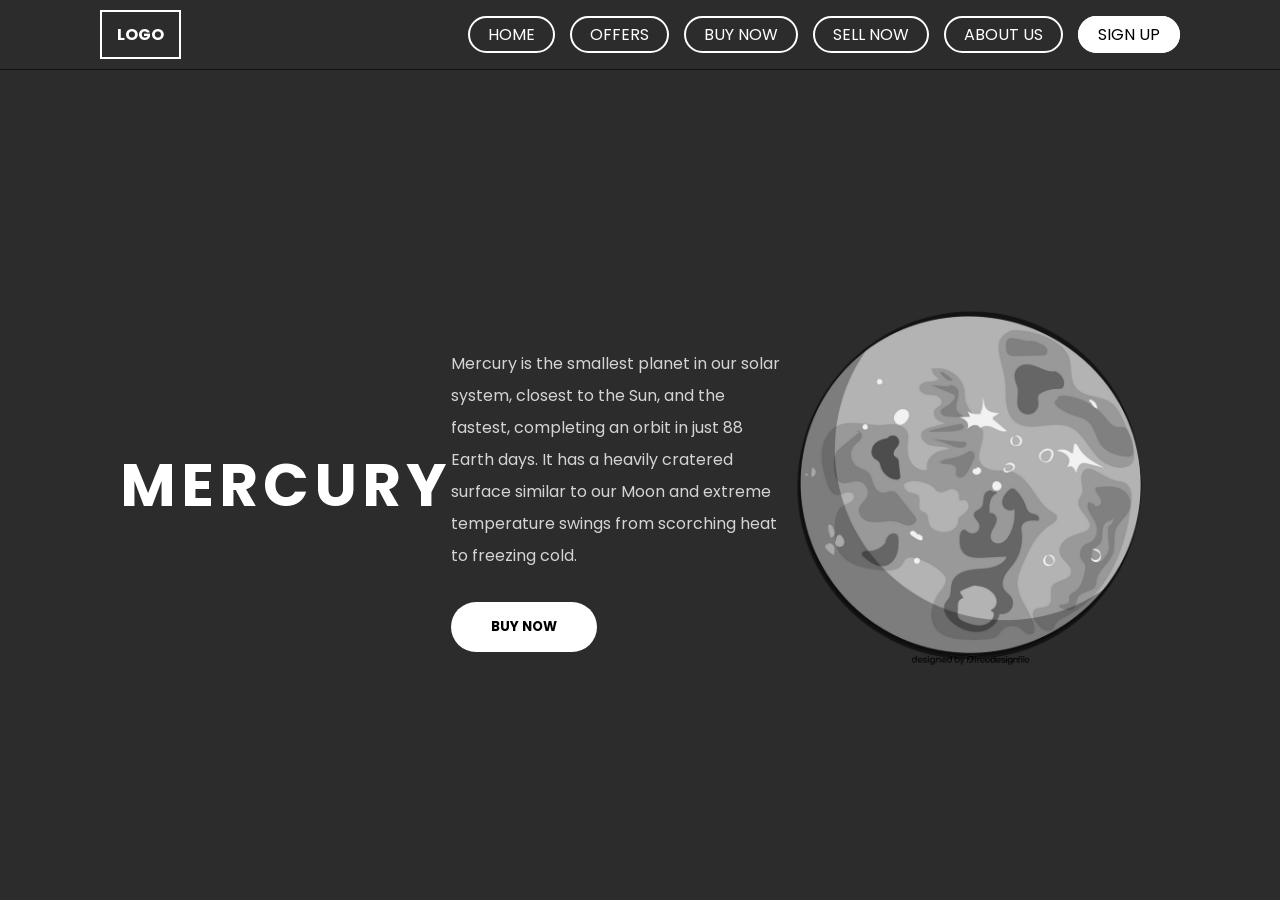
==== index.html @ 8a495afd "Add files via upload Creating a simple Planet Shop design using HTML and CSS" ====
<!DOCTYPE html>
<html lang="en">
<head>
<meta charset="UTF-8">
<meta name="viewport" content="width=device-width, initial-scale=1.0">
<title>Planet Shop</title>

<style>
@import url('https://fonts.googleapis.com/css2?family=Montserrat+Subrayada&family=Montserrat:ital,wght@0,800;0,900;1,700;1,800;1,900&family=Poppins:wght@300;400;600&display=swap');

*{
    margin:0;
    padding:0;
    box-sizing:border-box;
    color:white;
    font-family:'Poppins',sans-serif;
}

body{
    background:#2c2c2c;
}


header{
    height:70px;
    display:flex;
    justify-content:space-between;
    align-items:center;
    padding:0 100px;
    border-bottom:1px solid #111;
}

.logo{
    border:2px solid white;
    padding:10px 15px;
    font-weight:700;
}

ul{
    display:flex;
    list-style:none;
    gap:15px;
}

ul li a{
    text-decoration:none;
    border:2px solid white;
    padding:5px 18px;
    border-radius:30px;
    transition:0.3s;
}

ul li a:hover{
    background:white;
    color:black;
}

.signup{
    background:white;
    color:black;
}


main{
    height:calc(100vh - 70px);
    display:flex;
    align-items:center;
    justify-content:space-between;
    padding:0 120px;
}


.contentleft h2{
    font-size:60px;
    letter-spacing:5px;
}


.contentmid{
    max-width:600px;
}

.contentmid p{
    line-height:32px;
    opacity:0.8;
    margin:30px 0;
}

.btn{
    padding:15px 40px;
    background:white;
    color:black;
    border:none;
    border-radius:30px;
    font-weight:700;
    cursor:pointer;
    transition:0.3s;
}

.btn:hover{
    background:black;
    color:white;
    box-shadow:0 0 15px white;
}


.contentright{
    display:flex;
    justify-content:center;
    align-items:center;
}

.merc{
    width:380px;
    animation:float 4s ease-in-out infinite;
}


@keyframes float{
    0%{transform:translateY(0);}
    50%{transform:translateY(-20px);}
    100%{transform:translateY(0);}
}
</style>

</head>
<body>

<header>
    <div class="logo">LOGO</div>
    <nav>
        <ul>
            <li><a href="#">HOME</a></li>
            <li><a href="#">OFFERS</a></li>
            <li><a href="#">BUY NOW</a></li>
            <li><a href="#">SELL NOW</a></li>
            <li><a href="#">ABOUT US</a></li>
            <li><a href="#" class="signup">SIGN UP</a></li>
        </ul>
    </nav>
</header>

<main>
    <div class="contentleft">
        <h2>MERCURY</h2>
    </div>

    <div class="contentmid">
        <p>
            Mercury is the smallest planet in our solar system, closest to the Sun,
            and the fastest, completing an orbit in just 88 Earth days. It has a
            heavily cratered surface similar to our Moon and extreme temperature
            swings from scorching heat to freezing cold.
        </p>
        <button class="btn">BUY NOW</button>
    </div>

    <div class="contentright">
        <img src="mercury.png" class="merc">
    </div>
</main>

</body>
</html>
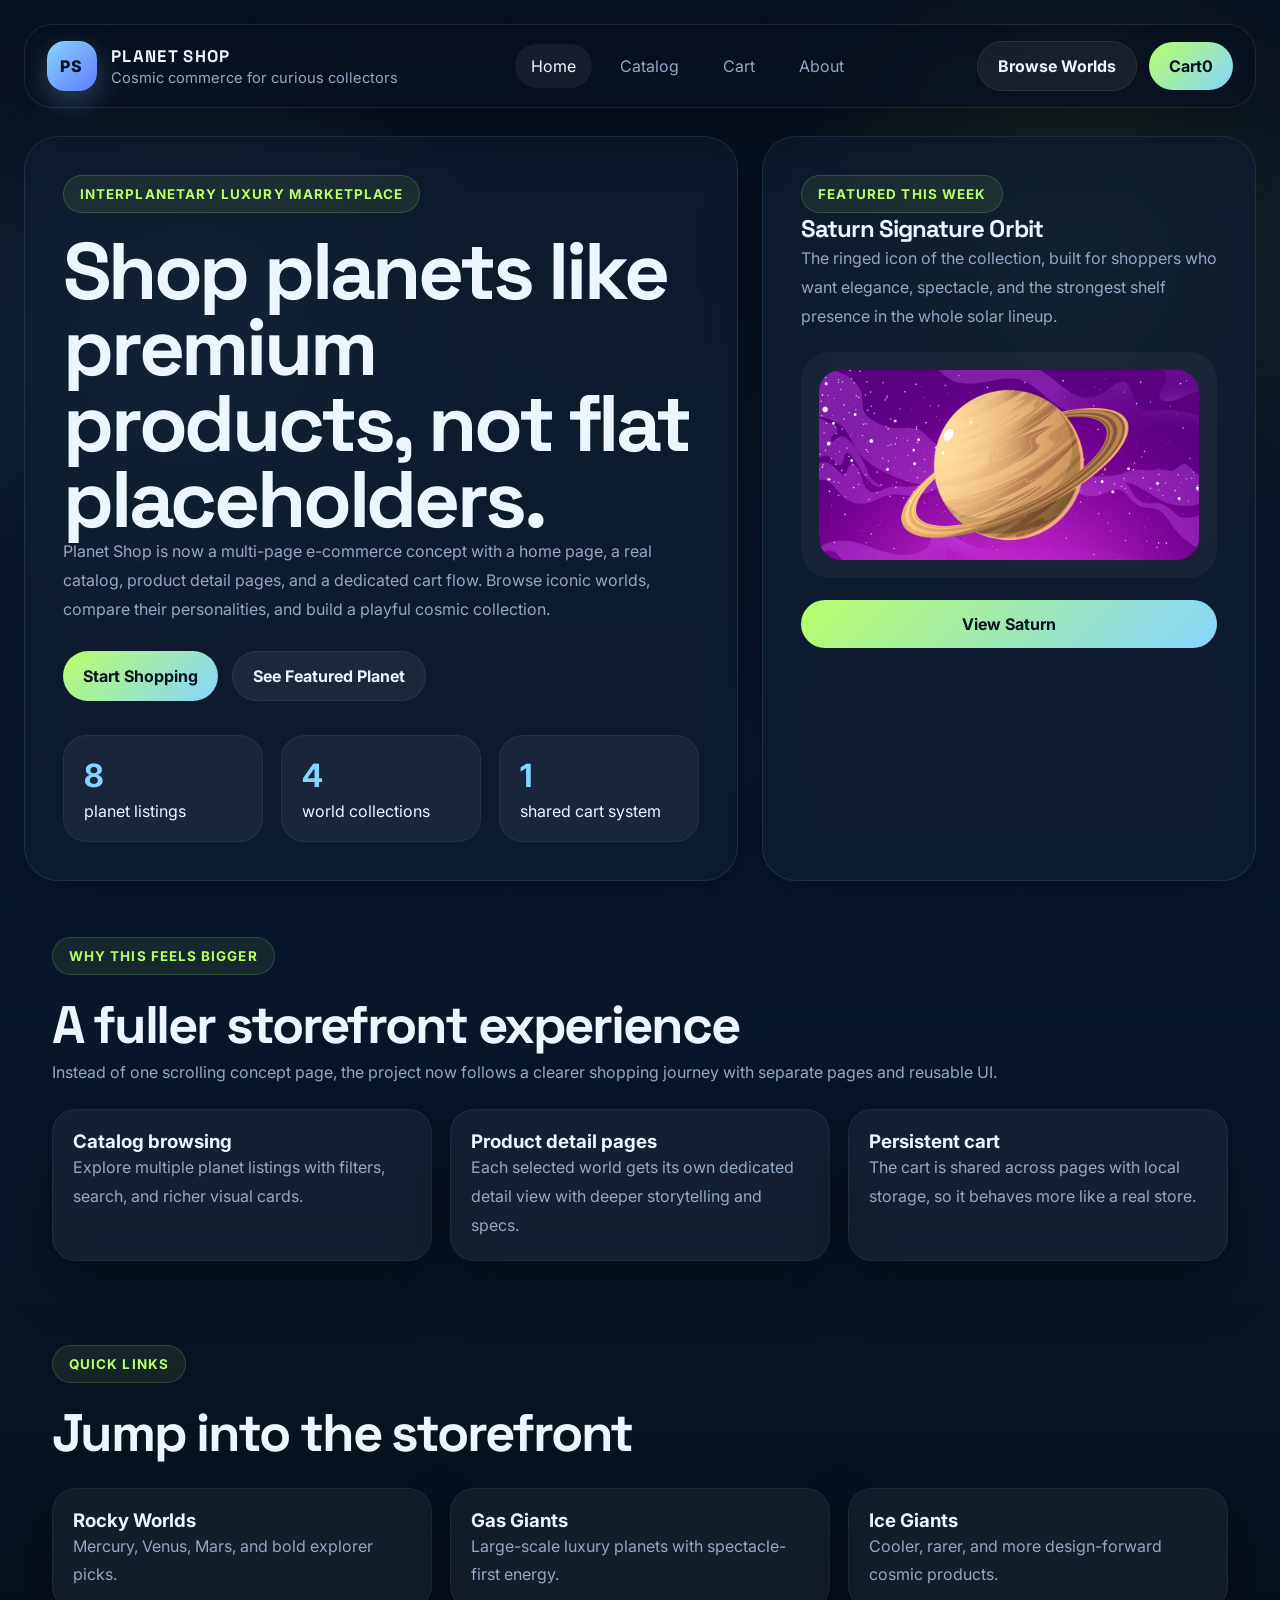
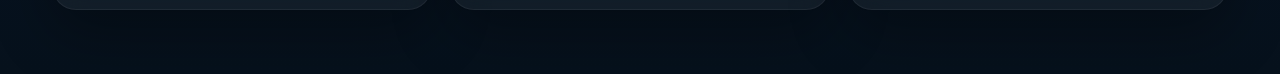
==== commit e2088a21: "Added Planet Shop project files" ====
--- a/index.html
+++ b/index.html
@@ -1,164 +1,123 @@
-<!DOCTYPE html>
-<html lang="en">
-<head>
-<meta charset="UTF-8">
-<meta name="viewport" content="width=device-width, initial-scale=1.0">
-<title>Planet Shop</title>
-
-<style>
-@import url('https://fonts.googleapis.com/css2?family=Montserrat+Subrayada&family=Montserrat:ital,wght@0,800;0,900;1,700;1,800;1,900&family=Poppins:wght@300;400;600&display=swap');
-
-*{
-    margin:0;
-    padding:0;
-    box-sizing:border-box;
-    color:white;
-    font-family:'Poppins',sans-serif;
-}
-
-body{
-    background:#2c2c2c;
-}
-
-
-header{
-    height:70px;
-    display:flex;
-    justify-content:space-between;
-    align-items:center;
-    padding:0 100px;
-    border-bottom:1px solid #111;
-}
-
-.logo{
-    border:2px solid white;
-    padding:10px 15px;
-    font-weight:700;
-}
-
-ul{
-    display:flex;
-    list-style:none;
-    gap:15px;
-}
-
-ul li a{
-    text-decoration:none;
-    border:2px solid white;
-    padding:5px 18px;
-    border-radius:30px;
-    transition:0.3s;
-}
-
-ul li a:hover{
-    background:white;
-    color:black;
-}
-
-.signup{
-    background:white;
-    color:black;
-}
-
-
-main{
-    height:calc(100vh - 70px);
-    display:flex;
-    align-items:center;
-    justify-content:space-between;
-    padding:0 120px;
-}
-
-
-.contentleft h2{
-    font-size:60px;
-    letter-spacing:5px;
-}
-
-
-.contentmid{
-    max-width:600px;
-}
-
-.contentmid p{
-    line-height:32px;
-    opacity:0.8;
-    margin:30px 0;
-}
-
-.btn{
-    padding:15px 40px;
-    background:white;
-    color:black;
-    border:none;
-    border-radius:30px;
-    font-weight:700;
-    cursor:pointer;
-    transition:0.3s;
-}
-
-.btn:hover{
-    background:black;
-    color:white;
-    box-shadow:0 0 15px white;
-}
-
-
-.contentright{
-    display:flex;
-    justify-content:center;
-    align-items:center;
-}
-
-.merc{
-    width:380px;
-    animation:float 4s ease-in-out infinite;
-}
-
-
-@keyframes float{
-    0%{transform:translateY(0);}
-    50%{transform:translateY(-20px);}
-    100%{transform:translateY(0);}
-}
-</style>
-
-</head>
-<body>
-
-<header>
-    <div class="logo">LOGO</div>
-    <nav>
-        <ul>
-            <li><a href="#">HOME</a></li>
-            <li><a href="#">OFFERS</a></li>
-            <li><a href="#">BUY NOW</a></li>
-            <li><a href="#">SELL NOW</a></li>
-            <li><a href="#">ABOUT US</a></li>
-            <li><a href="#" class="signup">SIGN UP</a></li>
-        </ul>
-    </nav>
-</header>
-
-<main>
-    <div class="contentleft">
-        <h2>MERCURY</h2>
-    </div>
-
-    <div class="contentmid">
-        <p>
-            Mercury is the smallest planet in our solar system, closest to the Sun,
-            and the fastest, completing an orbit in just 88 Earth days. It has a
-            heavily cratered surface similar to our Moon and extreme temperature
-            swings from scorching heat to freezing cold.
-        </p>
-        <button class="btn">BUY NOW</button>
-    </div>
-
-    <div class="contentright">
-        <img src="mercury.png" class="merc">
-    </div>
-</main>
-
-</body>
-</html>
+<!DOCTYPE html>
+<html lang="en">
+<head>
+  <meta charset="UTF-8">
+  <meta name="viewport" content="width=device-width, initial-scale=1.0">
+  <title>Planet Shop | Home</title>
+  <link rel="stylesheet" href="styles.css">
+</head>
+<body data-page="home">
+  <div class="site-shell">
+    <header class="topbar">
+      <a class="brand" href="index.html">
+        <span class="brand-mark">PS</span>
+        <span>
+          <strong>PLANET SHOP</strong>
+          <small>Cosmic commerce for curious collectors</small>
+        </span>
+      </a>
+
+      <nav class="main-nav">
+        <a href="index.html" class="active">Home</a>
+        <a href="catalog.html">Catalog</a>
+        <a href="cart.html">Cart</a>
+        <a href="about.html">About</a>
+      </nav>
+
+      <div class="topbar-actions">
+        <a class="nav-pill" href="catalog.html">Browse Worlds</a>
+        <a class="cart-link" href="cart.html">Cart <span id="navCartCount">0</span></a>
+      </div>
+    </header>
+
+    <main>
+      <section class="hero-grid">
+        <div class="glass-card hero-card tilt-card">
+          <span class="eyebrow">Interplanetary luxury marketplace</span>
+          <h1>Shop planets like premium products, not flat placeholders.</h1>
+          <p>
+            Planet Shop is now a multi-page e-commerce concept with a home page, a real catalog, product detail pages, and a dedicated cart flow. Browse iconic worlds, compare their personalities, and build a playful cosmic collection.
+          </p>
+          <div class="hero-actions">
+            <a class="primary-btn" href="catalog.html">Start Shopping</a>
+            <a class="secondary-btn" href="product.html?id=saturn">See Featured Planet</a>
+          </div>
+          <div class="stats-row">
+            <div class="stat-box">
+              <strong>8</strong>
+              <span>planet listings</span>
+            </div>
+            <div class="stat-box">
+              <strong>4</strong>
+              <span>world collections</span>
+            </div>
+            <div class="stat-box">
+              <strong>1</strong>
+              <span>shared cart system</span>
+            </div>
+          </div>
+        </div>
+
+        <aside class="glass-card feature-card tilt-card">
+          <span class="eyebrow">Featured this week</span>
+          <h2>Saturn Signature Orbit</h2>
+          <p>
+            The ringed icon of the collection, built for shoppers who want elegance, spectacle, and the strongest shelf presence in the whole solar lineup.
+          </p>
+          <div class="feature-image-wrap">
+            <img src="saturn.jpg" alt="Saturn illustration">
+          </div>
+          <a class="primary-btn full-width" href="product.html?id=saturn">View Saturn</a>
+        </aside>
+      </section>
+
+      <section class="section-block">
+        <div class="section-heading">
+          <span class="eyebrow">Why this feels bigger</span>
+          <h2>A fuller storefront experience</h2>
+          <p>Instead of one scrolling concept page, the project now follows a clearer shopping journey with separate pages and reusable UI.</p>
+        </div>
+
+        <div class="info-grid">
+          <article class="glass-card info-card tilt-card">
+            <h3>Catalog browsing</h3>
+            <p>Explore multiple planet listings with filters, search, and richer visual cards.</p>
+          </article>
+          <article class="glass-card info-card tilt-card">
+            <h3>Product detail pages</h3>
+            <p>Each selected world gets its own dedicated detail view with deeper storytelling and specs.</p>
+          </article>
+          <article class="glass-card info-card tilt-card">
+            <h3>Persistent cart</h3>
+            <p>The cart is shared across pages with local storage, so it behaves more like a real store.</p>
+          </article>
+        </div>
+      </section>
+
+      <section class="section-block">
+        <div class="section-heading">
+          <span class="eyebrow">Quick links</span>
+          <h2>Jump into the storefront</h2>
+        </div>
+
+        <div class="quick-links">
+          <a class="glass-card quick-card tilt-card" href="catalog.html?filter=rocky">
+            <h3>Rocky Worlds</h3>
+            <p>Mercury, Venus, Mars, and bold explorer picks.</p>
+          </a>
+          <a class="glass-card quick-card tilt-card" href="catalog.html?filter=gas%20giant">
+            <h3>Gas Giants</h3>
+            <p>Large-scale luxury planets with spectacle-first energy.</p>
+          </a>
+          <a class="glass-card quick-card tilt-card" href="catalog.html?filter=ice%20giant">
+            <h3>Ice Giants</h3>
+            <p>Cooler, rarer, and more design-forward cosmic products.</p>
+          </a>
+        </div>
+      </section>
+    </main>
+  </div>
+
+  <script src="app.js"></script>
+</body>
+</html>
--- a/styles.css
+++ b/styles.css
@@ -0,0 +1,650 @@
+@import url('https://fonts.googleapis.com/css2?family=Space+Grotesk:wght@400;500;700&family=Inter:wght@400;500;600;700;800&display=swap');
+
+:root {
+  --bg: #08111f;
+  --bg-soft: #101d32;
+  --panel: rgba(15, 29, 48, 0.8);
+  --line: rgba(173, 213, 255, 0.12);
+  --text: #edf5ff;
+  --muted: #93a8c2;
+  --glow: #86d4ff;
+  --accent: #b8ff69;
+  --shadow: 0 22px 60px rgba(0, 0, 0, 0.32);
+}
+
+* {
+  box-sizing: border-box;
+  margin: 0;
+  padding: 0;
+}
+
+body {
+  min-height: 100vh;
+  color: var(--text);
+  font-family: 'Inter', sans-serif;
+  background:
+    radial-gradient(circle at 15% 20%, rgba(134, 212, 255, 0.16), transparent 18%),
+    radial-gradient(circle at 84% 16%, rgba(184, 255, 105, 0.13), transparent 18%),
+    linear-gradient(180deg, #08111f, #0a1830 45%, #06111c);
+  overflow-x: hidden;
+}
+
+body::before {
+  content: "";
+  position: fixed;
+  inset: 0;
+  background-image:
+    radial-gradient(circle, rgba(255,255,255,0.18) 1px, transparent 1px),
+    radial-gradient(circle, rgba(255,255,255,0.1) 1px, transparent 1px);
+  background-size: 140px 140px, 90px 90px;
+  background-position: 0 0, 45px 55px;
+  opacity: 0.22;
+  pointer-events: none;
+}
+
+a {
+  color: inherit;
+  text-decoration: none;
+}
+
+button,
+input {
+  font: inherit;
+}
+
+button {
+  border: 0;
+  cursor: pointer;
+}
+
+.site-shell {
+  width: min(1380px, calc(100% - 48px));
+  margin: 24px auto 36px;
+  position: relative;
+  z-index: 1;
+}
+
+.topbar {
+  position: sticky;
+  top: 18px;
+  z-index: 20;
+  display: flex;
+  align-items: center;
+  justify-content: space-between;
+  gap: 24px;
+  padding: 16px 22px;
+  border-radius: 28px;
+  background: rgba(8, 17, 31, 0.76);
+  backdrop-filter: blur(16px);
+  border: 1px solid var(--line);
+  box-shadow: var(--shadow);
+}
+
+.brand {
+  display: flex;
+  align-items: center;
+  gap: 14px;
+}
+
+.brand-mark {
+  width: 50px;
+  height: 50px;
+  display: grid;
+  place-items: center;
+  border-radius: 18px;
+  background: linear-gradient(135deg, var(--glow), #607bff);
+  color: #08111f;
+  font-weight: 800;
+  letter-spacing: 0.08em;
+  box-shadow: 0 10px 30px rgba(134, 212, 255, 0.28);
+}
+
+.brand strong {
+  display: block;
+  font-family: 'Space Grotesk', sans-serif;
+  font-size: 1.05rem;
+  letter-spacing: 0.08em;
+}
+
+.brand small {
+  color: var(--muted);
+  font-size: 0.92rem;
+}
+
+.main-nav {
+  display: flex;
+  gap: 12px;
+  flex-wrap: wrap;
+  justify-content: center;
+}
+
+.main-nav a {
+  padding: 12px 16px;
+  border-radius: 999px;
+  color: var(--muted);
+  transition: background 0.2s ease, color 0.2s ease;
+}
+
+.main-nav a.active,
+.main-nav a:hover {
+  background: rgba(255,255,255,0.06);
+  color: var(--text);
+}
+
+.topbar-actions {
+  display: flex;
+  align-items: center;
+  gap: 12px;
+}
+
+.nav-pill,
+.cart-link,
+.primary-btn,
+.secondary-btn,
+.ghost-btn {
+  display: inline-flex;
+  align-items: center;
+  justify-content: center;
+  padding: 14px 20px;
+  border-radius: 999px;
+  font-weight: 700;
+}
+
+.nav-pill,
+.secondary-btn,
+.ghost-btn {
+  background: rgba(255,255,255,0.06);
+  border: 1px solid rgba(255,255,255,0.08);
+  color: var(--text);
+}
+
+.cart-link,
+.primary-btn {
+  background: linear-gradient(135deg, var(--accent), #86d4ff);
+  color: #08111f;
+}
+
+.search-box {
+  display: flex;
+  align-items: center;
+  gap: 10px;
+  min-width: 280px;
+  padding: 12px 16px;
+  border-radius: 999px;
+  background: rgba(255,255,255,0.05);
+  border: 1px solid rgba(255,255,255,0.06);
+}
+
+.search-box input {
+  width: 100%;
+  background: transparent;
+  border: 0;
+  outline: none;
+  color: var(--text);
+}
+
+.search-box span {
+  color: var(--muted);
+}
+
+.glass-card {
+  border-radius: 34px;
+  background: var(--panel);
+  backdrop-filter: blur(18px);
+  border: 1px solid var(--line);
+  box-shadow: var(--shadow);
+}
+
+.tilt-card {
+  transform-style: preserve-3d;
+  transition: transform 0.18s ease;
+}
+
+.eyebrow {
+  display: inline-flex;
+  padding: 10px 16px;
+  border-radius: 999px;
+  color: var(--accent);
+  background: rgba(184, 255, 105, 0.08);
+  border: 1px solid rgba(184, 255, 105, 0.18);
+  font-size: 0.84rem;
+  text-transform: uppercase;
+  letter-spacing: 0.08em;
+  font-weight: 700;
+}
+
+.hero-grid {
+  display: grid;
+  grid-template-columns: 1.3fr 0.9fr;
+  gap: 24px;
+  margin-top: 28px;
+}
+
+.hero-card,
+.feature-card {
+  padding: 38px;
+}
+
+.hero-card h1,
+.page-title,
+.section-heading h2,
+.feature-card h2,
+.product-copy h1 {
+  font-family: 'Space Grotesk', sans-serif;
+  letter-spacing: -0.04em;
+}
+
+.hero-card h1 {
+  margin-top: 20px;
+  font-size: clamp(3rem, 7vw, 5rem);
+  line-height: 0.95;
+}
+
+.hero-card p,
+.feature-card p,
+.section-heading p,
+.info-card p,
+.quick-card p,
+.product-copy p,
+.muted-copy {
+  color: var(--muted);
+  line-height: 1.8;
+}
+
+.hero-actions,
+.product-actions {
+  display: flex;
+  gap: 14px;
+  flex-wrap: wrap;
+  margin-top: 28px;
+}
+
+.stats-row,
+.info-grid,
+.quick-links,
+.meta-grid {
+  display: grid;
+  gap: 18px;
+}
+
+.stats-row {
+  grid-template-columns: repeat(3, minmax(0, 1fr));
+  margin-top: 34px;
+}
+
+.stat-box,
+.info-card,
+.quick-card,
+.meta-box {
+  padding: 20px;
+  border-radius: 24px;
+  background: rgba(255,255,255,0.05);
+  border: 1px solid rgba(255,255,255,0.06);
+}
+
+.stat-box strong {
+  display: block;
+  font-size: 2rem;
+  color: var(--glow);
+  margin-bottom: 6px;
+}
+
+.stat-box span,
+.info-card h3,
+.quick-card h3,
+.meta-box strong {
+  color: var(--text);
+}
+
+.feature-image-wrap {
+  margin: 22px 0;
+  padding: 18px;
+  border-radius: 28px;
+  background: rgba(255,255,255,0.04);
+}
+
+.feature-image-wrap img {
+  width: 100%;
+  display: block;
+  object-fit: cover;
+  border-radius: 22px;
+}
+
+.full-width {
+  width: 100%;
+}
+
+.section-block {
+  margin-top: 28px;
+  padding: 28px;
+}
+
+.compact-top {
+  margin-top: 28px;
+}
+
+.section-heading {
+  margin-bottom: 22px;
+}
+
+.section-heading h2,
+.page-title {
+  margin-top: 16px;
+  font-size: clamp(2rem, 5vw, 3.3rem);
+}
+
+.info-grid,
+.quick-links {
+  grid-template-columns: repeat(3, minmax(0, 1fr));
+}
+
+.filters {
+  display: flex;
+  flex-wrap: wrap;
+  gap: 12px;
+  margin-bottom: 20px;
+}
+
+.filter-btn {
+  padding: 11px 16px;
+  border-radius: 999px;
+  background: rgba(255,255,255,0.05);
+  color: var(--muted);
+  border: 1px solid rgba(255,255,255,0.06);
+}
+
+.filter-btn.active,
+.filter-btn:hover {
+  background: linear-gradient(135deg, var(--accent), #86d4ff);
+  color: #08111f;
+}
+
+.catalog-grid {
+  display: grid;
+  grid-template-columns: repeat(4, minmax(0, 1fr));
+  gap: 18px;
+}
+
+.compact-grid {
+  grid-template-columns: repeat(3, minmax(0, 1fr));
+}
+
+.planet-card {
+  display: flex;
+  flex-direction: column;
+  padding: 22px;
+  border-radius: 28px;
+  background: rgba(255,255,255,0.04);
+  border: 1px solid rgba(255,255,255,0.06);
+  transition: transform 0.18s ease, border-color 0.24s ease, box-shadow 0.24s ease;
+}
+
+.planet-card:hover {
+  border-color: rgba(134, 212, 255, 0.22);
+  box-shadow: 0 18px 36px rgba(0,0,0,0.18);
+}
+
+.planet-badge {
+  align-self: flex-start;
+  padding: 8px 12px;
+  border-radius: 999px;
+  background: rgba(255,255,255,0.06);
+  color: var(--glow);
+  font-size: 0.8rem;
+  letter-spacing: 0.06em;
+  text-transform: uppercase;
+  font-weight: 700;
+}
+
+.planet-visual {
+  width: 160px;
+  height: 160px;
+  margin: 18px auto 14px;
+  border-radius: 50%;
+  box-shadow: inset -12px -16px 22px rgba(0,0,0,0.3), 0 0 45px rgba(134, 212, 255, 0.1);
+  overflow: hidden;
+}
+
+.planet-visual img,
+.product-image-frame img,
+.cart-orb img {
+  width: 100%;
+  height: 100%;
+  object-fit: cover;
+  display: block;
+}
+
+.planet-name {
+  font-family: 'Space Grotesk', sans-serif;
+  font-size: 1.6rem;
+}
+
+.planet-type,
+.planet-copy,
+.price-wrap span {
+  color: var(--muted);
+}
+
+.planet-copy {
+  margin-top: 12px;
+  line-height: 1.7;
+  min-height: 92px;
+}
+
+.planet-meta {
+  display: flex;
+  flex-wrap: wrap;
+  gap: 10px;
+  margin-top: 14px;
+}
+
+.meta-pill {
+  padding: 8px 10px;
+  border-radius: 999px;
+  background: rgba(255,255,255,0.05);
+}
+
+.planet-footer {
+  display: flex;
+  align-items: center;
+  justify-content: space-between;
+  gap: 12px;
+  margin-top: auto;
+  padding-top: 18px;
+}
+
+.price-wrap strong {
+  display: block;
+  color: var(--accent);
+  font-size: 1.35rem;
+}
+
+.card-actions {
+  display: flex;
+  gap: 10px;
+}
+
+.card-btn {
+  padding: 11px 14px;
+  border-radius: 999px;
+  background: rgba(255,255,255,0.06);
+  color: var(--text);
+  font-weight: 700;
+}
+
+.card-btn.buy {
+  background: linear-gradient(135deg, var(--accent), #86d4ff);
+  color: #08111f;
+}
+
+.product-layout,
+.cart-layout {
+  display: grid;
+  gap: 24px;
+  margin-top: 28px;
+}
+
+.product-layout {
+  grid-template-columns: 0.9fr 1.1fr;
+}
+
+.cart-layout {
+  grid-template-columns: 1.2fr 0.8fr;
+}
+
+.product-visual,
+.product-copy,
+.cart-main,
+.cart-summary-panel {
+  padding: 28px;
+}
+
+.product-image-frame {
+  width: min(100%, 420px);
+  aspect-ratio: 1;
+  margin: 0 auto;
+  border-radius: 50%;
+  overflow: hidden;
+  box-shadow: inset -20px -24px 34px rgba(0,0,0,0.3), 0 0 55px rgba(134, 212, 255, 0.12);
+}
+
+.meta-grid {
+  grid-template-columns: repeat(3, minmax(0, 1fr));
+  margin-top: 22px;
+}
+
+.meta-box strong {
+  display: block;
+  color: var(--glow);
+  margin-bottom: 8px;
+  font-size: 0.85rem;
+  text-transform: uppercase;
+}
+
+.meta-box span {
+  color: var(--text);
+}
+
+.cart-list-page,
+.cart-list-mini {
+  display: grid;
+  gap: 12px;
+}
+
+.cart-item {
+  display: grid;
+  grid-template-columns: 64px 1fr auto;
+  align-items: center;
+  gap: 14px;
+  padding: 16px;
+  border-radius: 18px;
+  background: rgba(255,255,255,0.05);
+}
+
+.cart-orb {
+  width: 64px;
+  height: 64px;
+  border-radius: 50%;
+  overflow: hidden;
+}
+
+.summary-stack {
+  margin-top: 22px;
+}
+
+.summary-line {
+  display: flex;
+  justify-content: space-between;
+  margin-bottom: 12px;
+  color: var(--muted);
+}
+
+.summary-line.total {
+  font-size: 1.08rem;
+  font-weight: 800;
+  color: var(--text);
+  margin-top: 16px;
+}
+
+.inline-head {
+  display: flex;
+  justify-content: space-between;
+  align-items: center;
+  gap: 12px;
+}
+
+.empty-state {
+  padding: 20px;
+  border-radius: 22px;
+  background: rgba(255,255,255,0.05);
+  color: var(--muted);
+  line-height: 1.8;
+}
+
+.planet-gradient-uranus {
+  width: 100%;
+  height: 100%;
+  border-radius: 50%;
+  background: linear-gradient(145deg, #b8f6ff, #6ad5eb 45%, #2f6b88);
+}
+
+@media (max-width: 1200px) {
+  .catalog-grid {
+    grid-template-columns: repeat(3, minmax(0, 1fr));
+  }
+}
+
+@media (max-width: 980px) {
+  .hero-grid,
+  .product-layout,
+  .cart-layout {
+    grid-template-columns: 1fr;
+  }
+
+  .info-grid,
+  .quick-links,
+  .compact-grid,
+  .meta-grid {
+    grid-template-columns: 1fr;
+  }
+
+  .catalog-grid {
+    grid-template-columns: repeat(2, minmax(0, 1fr));
+  }
+
+  .stats-row {
+    grid-template-columns: 1fr;
+  }
+}
+
+@media (max-width: 760px) {
+  .site-shell {
+    width: min(100% - 24px, 1380px);
+  }
+
+  .topbar {
+    flex-direction: column;
+    align-items: stretch;
+  }
+
+  .main-nav,
+  .topbar-actions {
+    justify-content: center;
+    flex-wrap: wrap;
+  }
+
+  .search-box {
+    min-width: 0;
+    width: 100%;
+  }
+
+  .catalog-grid {
+    grid-template-columns: 1fr;
+  }
+
+  .planet-footer,
+  .inline-head {
+    flex-direction: column;
+    align-items: flex-start;
+  }
+}
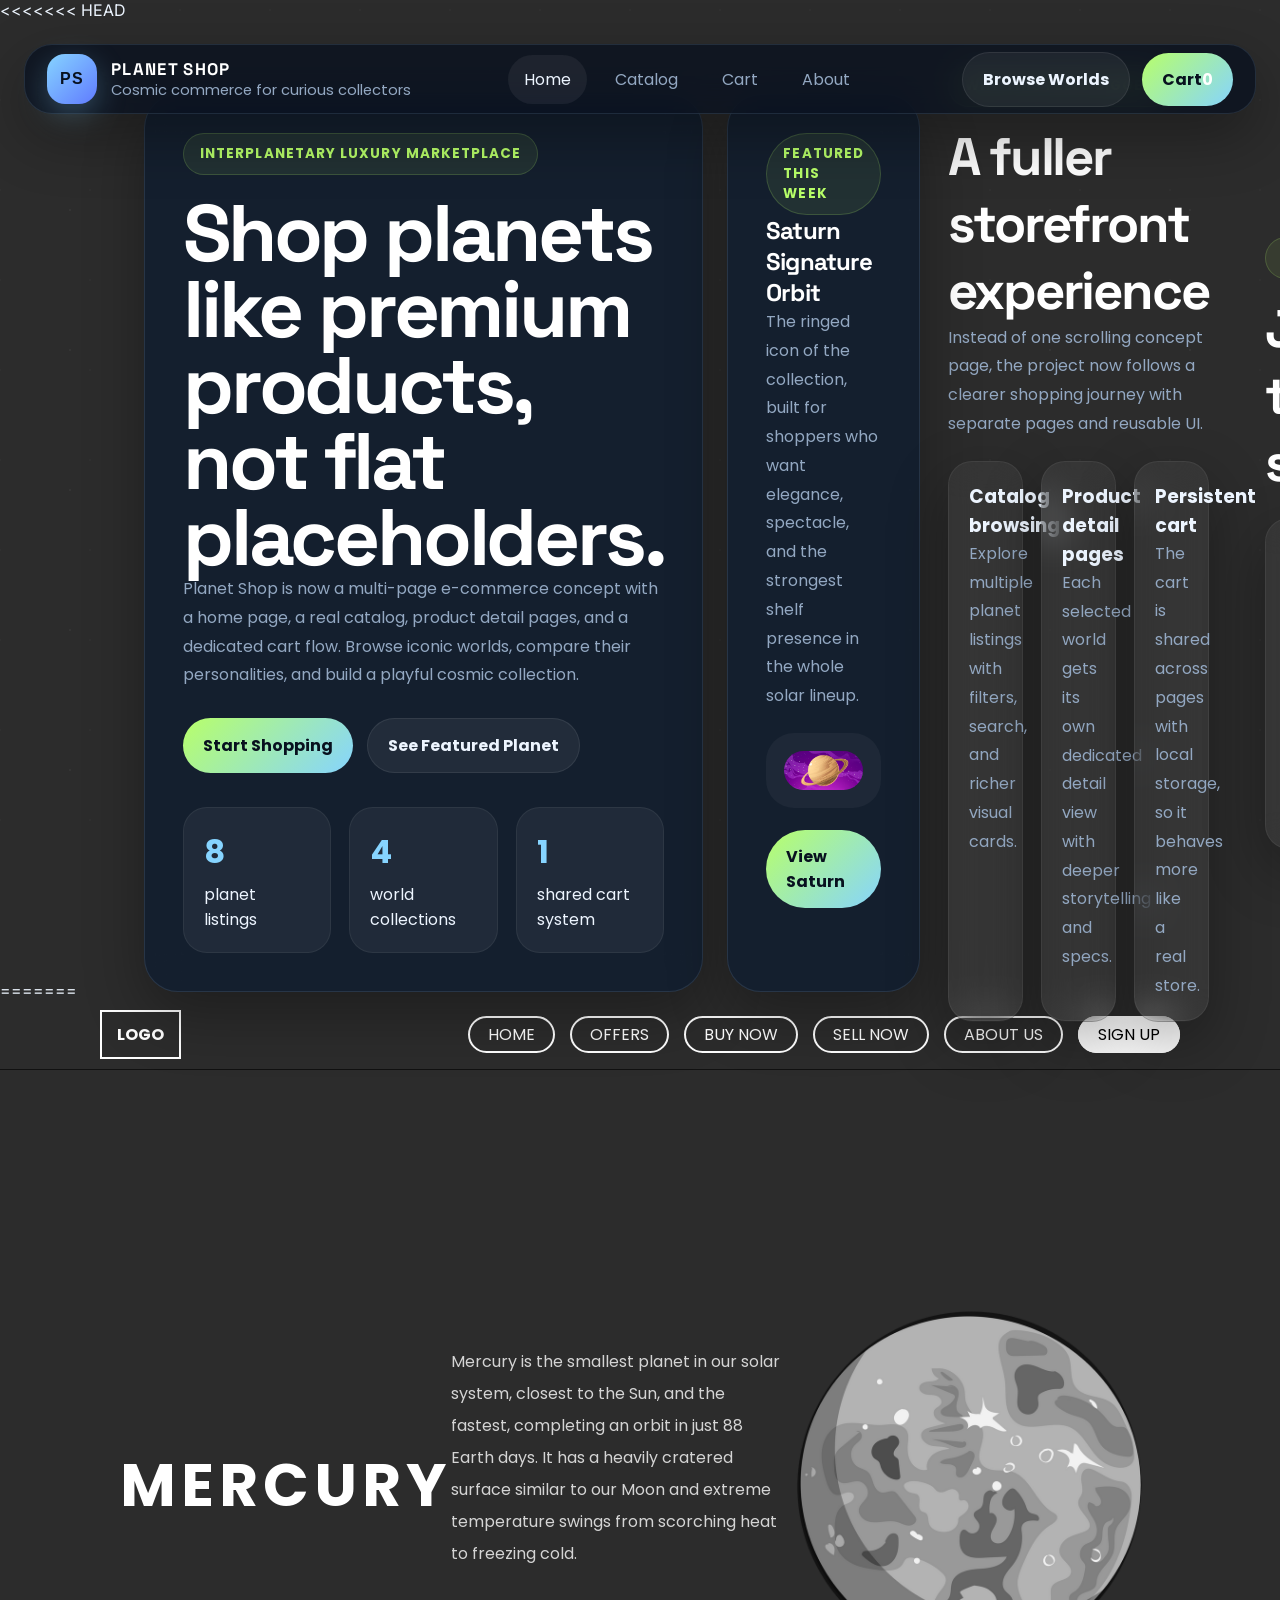
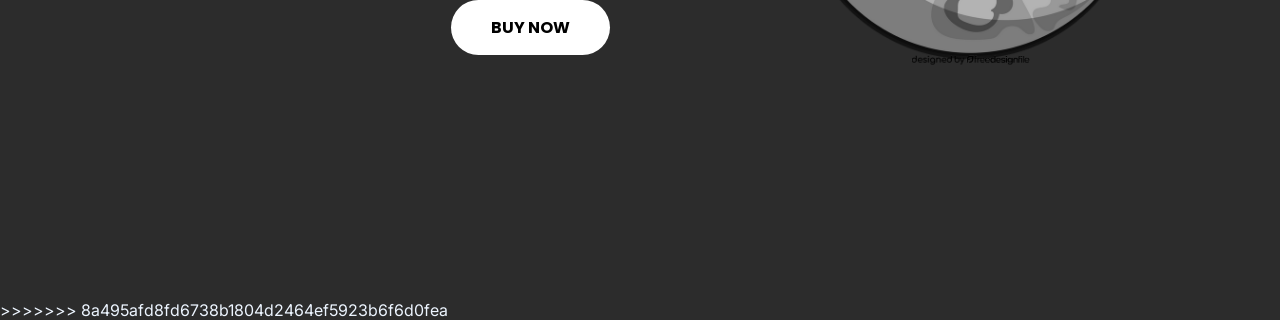
==== commit c341dc9a: "Resolved merge conflict in index.html" ====
--- a/index.html
+++ b/index.html
@@ -1,3 +1,4 @@
+<<<<<<< HEAD
 <!DOCTYPE html>
 <html lang="en">
 <head>
@@ -121,3 +122,169 @@
   <script src="app.js"></script>
 </body>
 </html>
+=======
+<!DOCTYPE html>
+<html lang="en">
+<head>
+<meta charset="UTF-8">
+<meta name="viewport" content="width=device-width, initial-scale=1.0">
+<title>Planet Shop</title>
+
+<style>
+@import url('https://fonts.googleapis.com/css2?family=Montserrat+Subrayada&family=Montserrat:ital,wght@0,800;0,900;1,700;1,800;1,900&family=Poppins:wght@300;400;600&display=swap');
+
+*{
+    margin:0;
+    padding:0;
+    box-sizing:border-box;
+    color:white;
+    font-family:'Poppins',sans-serif;
+}
+
+body{
+    background:#2c2c2c;
+}
+
+
+header{
+    height:70px;
+    display:flex;
+    justify-content:space-between;
+    align-items:center;
+    padding:0 100px;
+    border-bottom:1px solid #111;
+}
+
+.logo{
+    border:2px solid white;
+    padding:10px 15px;
+    font-weight:700;
+}
+
+ul{
+    display:flex;
+    list-style:none;
+    gap:15px;
+}
+
+ul li a{
+    text-decoration:none;
+    border:2px solid white;
+    padding:5px 18px;
+    border-radius:30px;
+    transition:0.3s;
+}
+
+ul li a:hover{
+    background:white;
+    color:black;
+}
+
+.signup{
+    background:white;
+    color:black;
+}
+
+
+main{
+    height:calc(100vh - 70px);
+    display:flex;
+    align-items:center;
+    justify-content:space-between;
+    padding:0 120px;
+}
+
+
+.contentleft h2{
+    font-size:60px;
+    letter-spacing:5px;
+}
+
+
+.contentmid{
+    max-width:600px;
+}
+
+.contentmid p{
+    line-height:32px;
+    opacity:0.8;
+    margin:30px 0;
+}
+
+.btn{
+    padding:15px 40px;
+    background:white;
+    color:black;
+    border:none;
+    border-radius:30px;
+    font-weight:700;
+    cursor:pointer;
+    transition:0.3s;
+}
+
+.btn:hover{
+    background:black;
+    color:white;
+    box-shadow:0 0 15px white;
+}
+
+
+.contentright{
+    display:flex;
+    justify-content:center;
+    align-items:center;
+}
+
+.merc{
+    width:380px;
+    animation:float 4s ease-in-out infinite;
+}
+
+
+@keyframes float{
+    0%{transform:translateY(0);}
+    50%{transform:translateY(-20px);}
+    100%{transform:translateY(0);}
+}
+</style>
+
+</head>
+<body>
+
+<header>
+    <div class="logo">LOGO</div>
+    <nav>
+        <ul>
+            <li><a href="#">HOME</a></li>
+            <li><a href="#">OFFERS</a></li>
+            <li><a href="#">BUY NOW</a></li>
+            <li><a href="#">SELL NOW</a></li>
+            <li><a href="#">ABOUT US</a></li>
+            <li><a href="#" class="signup">SIGN UP</a></li>
+        </ul>
+    </nav>
+</header>
+
+<main>
+    <div class="contentleft">
+        <h2>MERCURY</h2>
+    </div>
+
+    <div class="contentmid">
+        <p>
+            Mercury is the smallest planet in our solar system, closest to the Sun,
+            and the fastest, completing an orbit in just 88 Earth days. It has a
+            heavily cratered surface similar to our Moon and extreme temperature
+            swings from scorching heat to freezing cold.
+        </p>
+        <button class="btn">BUY NOW</button>
+    </div>
+
+    <div class="contentright">
+        <img src="mercury.png" class="merc">
+    </div>
+</main>
+
+</body>
+</html>
+>>>>>>> 8a495afd8fd6738b1804d2464ef5923b6f6d0fea
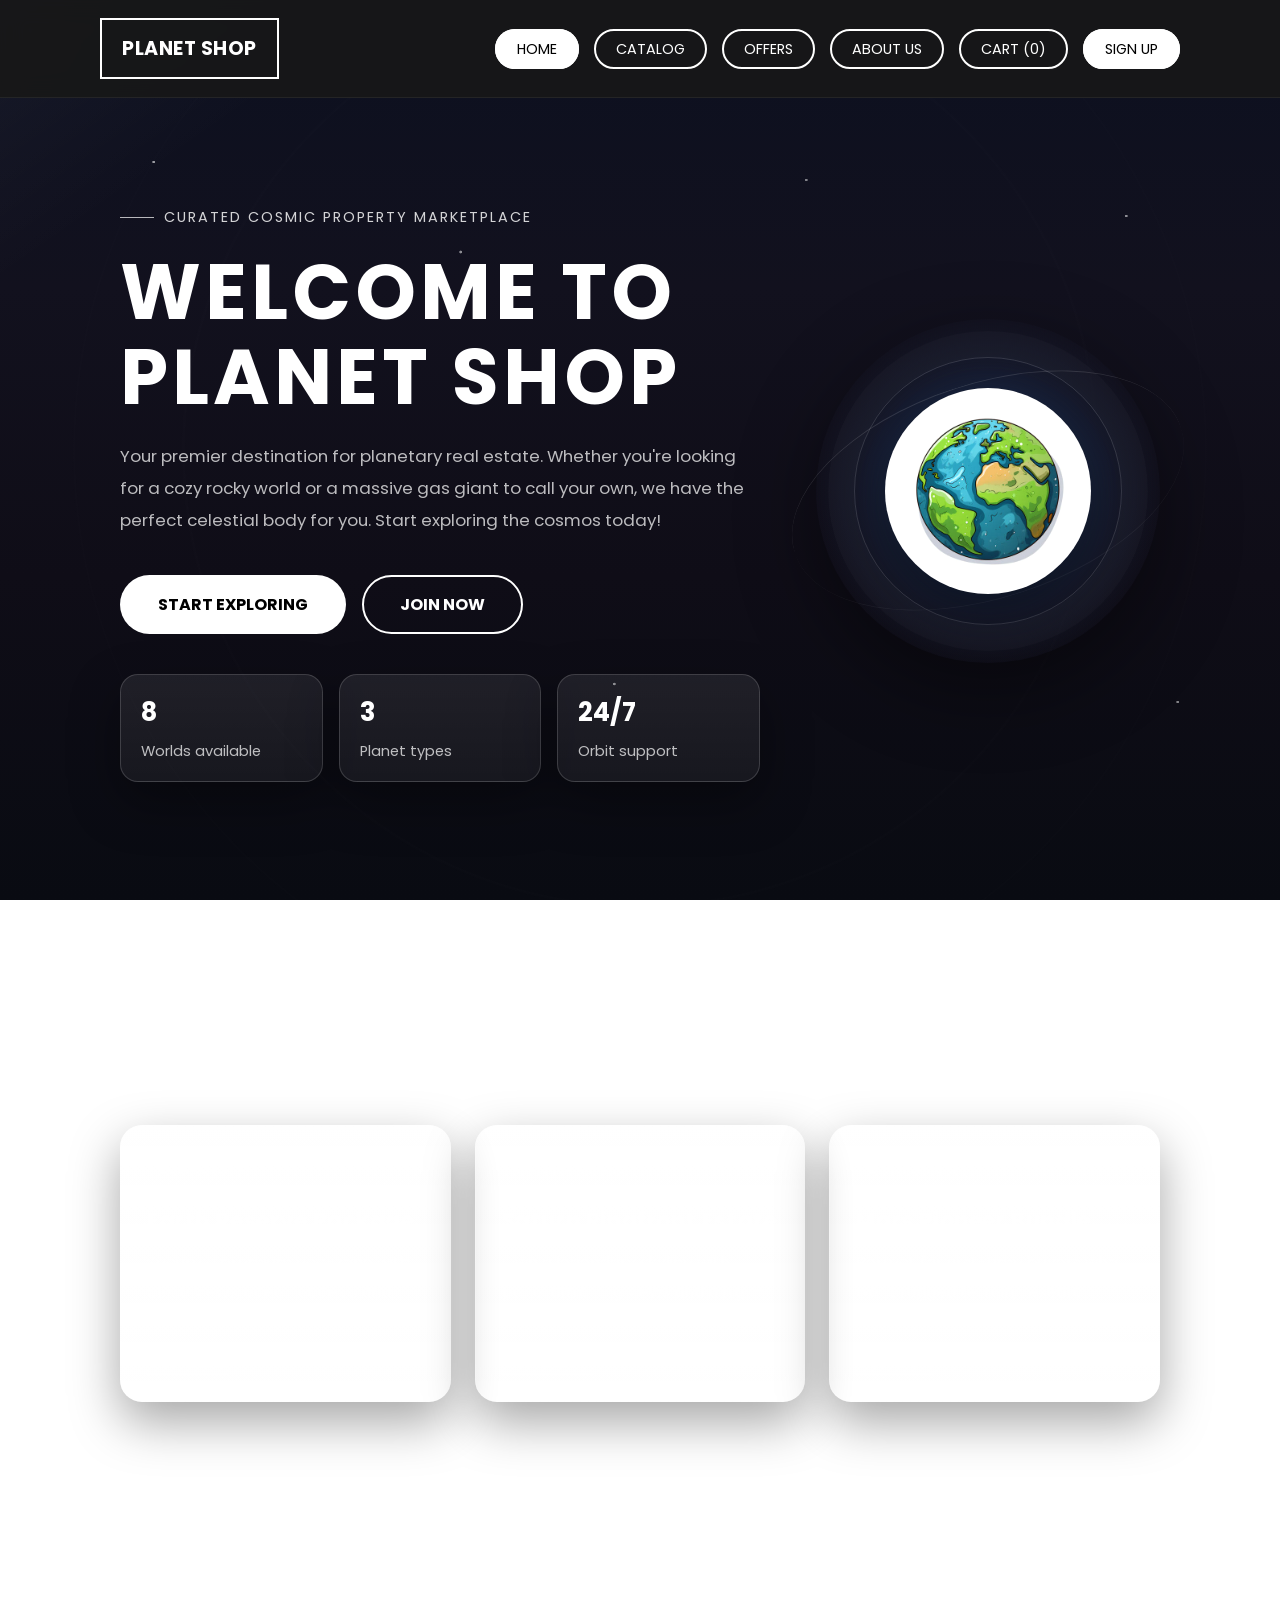
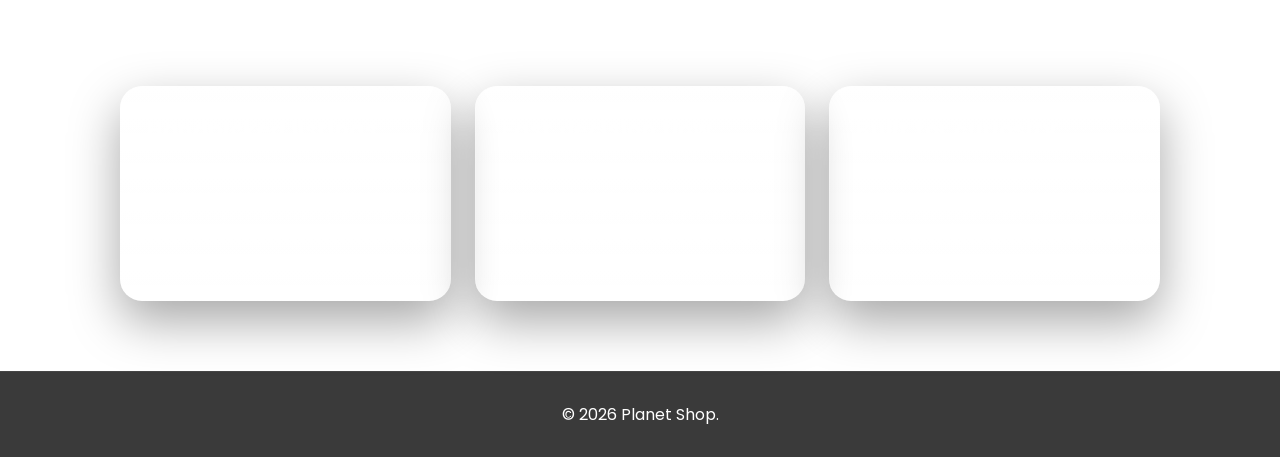
==== commit b57c5b05: "Refresh deployed assets and add email-based checkout confirmation" ====
--- a/index.html
+++ b/index.html
@@ -1,290 +1,126 @@
-<<<<<<< HEAD
-<!DOCTYPE html>
-<html lang="en">
-<head>
-  <meta charset="UTF-8">
-  <meta name="viewport" content="width=device-width, initial-scale=1.0">
-  <title>Planet Shop | Home</title>
-  <link rel="stylesheet" href="styles.css">
-</head>
-<body data-page="home">
-  <div class="site-shell">
-    <header class="topbar">
-      <a class="brand" href="index.html">
-        <span class="brand-mark">PS</span>
-        <span>
-          <strong>PLANET SHOP</strong>
-          <small>Cosmic commerce for curious collectors</small>
-        </span>
-      </a>
-
-      <nav class="main-nav">
-        <a href="index.html" class="active">Home</a>
-        <a href="catalog.html">Catalog</a>
-        <a href="cart.html">Cart</a>
-        <a href="about.html">About</a>
-      </nav>
-
-      <div class="topbar-actions">
-        <a class="nav-pill" href="catalog.html">Browse Worlds</a>
-        <a class="cart-link" href="cart.html">Cart <span id="navCartCount">0</span></a>
-      </div>
-    </header>
-
-    <main>
-      <section class="hero-grid">
-        <div class="glass-card hero-card tilt-card">
-          <span class="eyebrow">Interplanetary luxury marketplace</span>
-          <h1>Shop planets like premium products, not flat placeholders.</h1>
-          <p>
-            Planet Shop is now a multi-page e-commerce concept with a home page, a real catalog, product detail pages, and a dedicated cart flow. Browse iconic worlds, compare their personalities, and build a playful cosmic collection.
-          </p>
-          <div class="hero-actions">
-            <a class="primary-btn" href="catalog.html">Start Shopping</a>
-            <a class="secondary-btn" href="product.html?id=saturn">See Featured Planet</a>
-          </div>
-          <div class="stats-row">
-            <div class="stat-box">
-              <strong>8</strong>
-              <span>planet listings</span>
-            </div>
-            <div class="stat-box">
-              <strong>4</strong>
-              <span>world collections</span>
-            </div>
-            <div class="stat-box">
-              <strong>1</strong>
-              <span>shared cart system</span>
-            </div>
-          </div>
-        </div>
-
-        <aside class="glass-card feature-card tilt-card">
-          <span class="eyebrow">Featured this week</span>
-          <h2>Saturn Signature Orbit</h2>
-          <p>
-            The ringed icon of the collection, built for shoppers who want elegance, spectacle, and the strongest shelf presence in the whole solar lineup.
-          </p>
-          <div class="feature-image-wrap">
-            <img src="saturn.jpg" alt="Saturn illustration">
-          </div>
-          <a class="primary-btn full-width" href="product.html?id=saturn">View Saturn</a>
-        </aside>
-      </section>
-
-      <section class="section-block">
-        <div class="section-heading">
-          <span class="eyebrow">Why this feels bigger</span>
-          <h2>A fuller storefront experience</h2>
-          <p>Instead of one scrolling concept page, the project now follows a clearer shopping journey with separate pages and reusable UI.</p>
-        </div>
-
-        <div class="info-grid">
-          <article class="glass-card info-card tilt-card">
-            <h3>Catalog browsing</h3>
-            <p>Explore multiple planet listings with filters, search, and richer visual cards.</p>
-          </article>
-          <article class="glass-card info-card tilt-card">
-            <h3>Product detail pages</h3>
-            <p>Each selected world gets its own dedicated detail view with deeper storytelling and specs.</p>
-          </article>
-          <article class="glass-card info-card tilt-card">
-            <h3>Persistent cart</h3>
-            <p>The cart is shared across pages with local storage, so it behaves more like a real store.</p>
-          </article>
-        </div>
-      </section>
-
-      <section class="section-block">
-        <div class="section-heading">
-          <span class="eyebrow">Quick links</span>
-          <h2>Jump into the storefront</h2>
-        </div>
-
-        <div class="quick-links">
-          <a class="glass-card quick-card tilt-card" href="catalog.html?filter=rocky">
-            <h3>Rocky Worlds</h3>
-            <p>Mercury, Venus, Mars, and bold explorer picks.</p>
-          </a>
-          <a class="glass-card quick-card tilt-card" href="catalog.html?filter=gas%20giant">
-            <h3>Gas Giants</h3>
-            <p>Large-scale luxury planets with spectacle-first energy.</p>
-          </a>
-          <a class="glass-card quick-card tilt-card" href="catalog.html?filter=ice%20giant">
-            <h3>Ice Giants</h3>
-            <p>Cooler, rarer, and more design-forward cosmic products.</p>
-          </a>
-        </div>
-      </section>
-    </main>
-  </div>
-
-  <script src="app.js"></script>
-</body>
-</html>
-=======
 <!DOCTYPE html>
 <html lang="en">
 <head>
 <meta charset="UTF-8">
 <meta name="viewport" content="width=device-width, initial-scale=1.0">
-<title>Planet Shop</title>
-
-<style>
-@import url('https://fonts.googleapis.com/css2?family=Montserrat+Subrayada&family=Montserrat:ital,wght@0,800;0,900;1,700;1,800;1,900&family=Poppins:wght@300;400;600&display=swap');
-
-*{
-    margin:0;
-    padding:0;
-    box-sizing:border-box;
-    color:white;
-    font-family:'Poppins',sans-serif;
-}
-
-body{
-    background:#2c2c2c;
-}
-
-
-header{
-    height:70px;
-    display:flex;
-    justify-content:space-between;
-    align-items:center;
-    padding:0 100px;
-    border-bottom:1px solid #111;
-}
-
-.logo{
-    border:2px solid white;
-    padding:10px 15px;
-    font-weight:700;
-}
-
-ul{
-    display:flex;
-    list-style:none;
-    gap:15px;
-}
-
-ul li a{
-    text-decoration:none;
-    border:2px solid white;
-    padding:5px 18px;
-    border-radius:30px;
-    transition:0.3s;
-}
-
-ul li a:hover{
-    background:white;
-    color:black;
-}
-
-.signup{
-    background:white;
-    color:black;
-}
-
-
-main{
-    height:calc(100vh - 70px);
-    display:flex;
-    align-items:center;
-    justify-content:space-between;
-    padding:0 120px;
-}
-
-
-.contentleft h2{
-    font-size:60px;
-    letter-spacing:5px;
-}
-
-
-.contentmid{
-    max-width:600px;
-}
-
-.contentmid p{
-    line-height:32px;
-    opacity:0.8;
-    margin:30px 0;
-}
-
-.btn{
-    padding:15px 40px;
-    background:white;
-    color:black;
-    border:none;
-    border-radius:30px;
-    font-weight:700;
-    cursor:pointer;
-    transition:0.3s;
-}
-
-.btn:hover{
-    background:black;
-    color:white;
-    box-shadow:0 0 15px white;
-}
-
-
-.contentright{
-    display:flex;
-    justify-content:center;
-    align-items:center;
-}
-
-.merc{
-    width:380px;
-    animation:float 4s ease-in-out infinite;
-}
-
-
-@keyframes float{
-    0%{transform:translateY(0);}
-    50%{transform:translateY(-20px);}
-    100%{transform:translateY(0);}
-}
-</style>
-
+<meta http-equiv="Cache-Control" content="no-cache, no-store, must-revalidate">
+<meta http-equiv="Pragma" content="no-cache">
+<meta http-equiv="Expires" content="0">
+<title>Planet Shop | Home</title>
+<link rel="stylesheet" href="styles.css?v=20260515">
 </head>
 <body>
 
 <header>
-    <div class="logo">LOGO</div>
+    <a href="index.html" class="logo">PLANET SHOP</a>
     <nav>
         <ul>
-            <li><a href="#">HOME</a></li>
-            <li><a href="#">OFFERS</a></li>
-            <li><a href="#">BUY NOW</a></li>
-            <li><a href="#">SELL NOW</a></li>
-            <li><a href="#">ABOUT US</a></li>
-            <li><a href="#" class="signup">SIGN UP</a></li>
+            <li><a href="index.html" class="active">HOME</a></li>
+            <li><a href="catalog.html">CATALOG</a></li>
+            <li><a href="#offers">OFFERS</a></li>
+            <li><a href="#about">ABOUT US</a></li>
+            <li><a href="cart.html" id="cart-nav-link">CART (<span id="cart-count">0</span>)</a></li>
+            <li><a href="signup.html" class="signup">SIGN UP</a></li>
         </ul>
     </nav>
 </header>
 
 <main>
-    <div class="contentleft">
-        <h2>MERCURY</h2>
-    </div>
+    <section class="home-main home-section" id="home">
+        <div class="contentmid">
+            <span class="eyebrow">Curated cosmic property marketplace</span>
+            <h1 class="hero-title">WELCOME TO PLANET SHOP</h1>
+            <p>
+                Your premier destination for planetary real estate. Whether you're looking for a cozy rocky world or a massive gas giant to call your own, we have the perfect celestial body for you. Start exploring the cosmos today!
+            </p>
+            <div class="hero-actions">
+                <a href="catalog.html" class="btn">START EXPLORING</a>
+                <a href="signup.html" class="btn btn-secondary">JOIN NOW</a>
+            </div>
+            <div class="hero-stats">
+                <div class="stat-card">
+                    <strong>8</strong>
+                    <span>Worlds available</span>
+                </div>
+                <div class="stat-card">
+                    <strong>3</strong>
+                    <span>Planet types</span>
+                </div>
+                <div class="stat-card">
+                    <strong>24/7</strong>
+                    <span>Orbit support</span>
+                </div>
+            </div>
+        </div>
 
-    <div class="contentmid">
-        <p>
-            Mercury is the smallest planet in our solar system, closest to the Sun,
-            and the fastest, completing an orbit in just 88 Earth days. It has a
-            heavily cratered surface similar to our Moon and extreme temperature
-            swings from scorching heat to freezing cold.
-        </p>
-        <button class="btn">BUY NOW</button>
-    </div>
+        <div class="contentright">
+            <div class="planet-frame">
+                <img src="earth.jpg" class="merc" alt="Earth">
+            </div>
+        </div>
+    </section>
 
-    <div class="contentright">
-        <img src="mercury.png" class="merc">
-    </div>
+    <section class="home-section info-section" id="offers">
+        <div class="section-heading">
+            <span class="eyebrow">This week's highlights</span>
+            <h2 class="page-title">FEATURED OFFERS</h2>
+            <p class="page-desc">Special picks for explorers who want something iconic, luxurious, or wildly adventurous.</p>
+        </div>
+
+        <div class="offer-grid">
+            <article class="info-card">
+                <span class="info-badge">Best Seller</span>
+                <h3>Earth Reserve Package</h3>
+                <p>Secure a premium eco-zone with cloud views, ocean access, and immediate habitability.</p>
+                <a href="product.html?id=earth" class="text-link">View Earth</a>
+            </article>
+
+            <article class="info-card">
+                <span class="info-badge">Collector Choice</span>
+                <h3>Saturn Ringfront Estate</h3>
+                <p>Own a legendary skyline with panoramic ring views and a high-status interstellar address.</p>
+                <a href="product.html?id=saturn" class="text-link">View Saturn</a>
+            </article>
+
+            <article class="info-card">
+                <span class="info-badge">Explorer Deal</span>
+                <h3>Mars Pioneer Bundle</h3>
+                <p>Perfect for first-time buyers who want rugged terrain, research potential, and bold red horizons.</p>
+                <a href="product.html?id=mars" class="text-link">View Mars</a>
+            </article>
+        </div>
+    </section>
+
+    <section class="home-section info-section" id="about">
+        <div class="section-heading">
+            <span class="eyebrow">Who we are</span>
+            <h2 class="page-title">ABOUT PLANET SHOP</h2>
+            <p class="page-desc">We make the universe feel shoppable by pairing detailed planet listings with a simple, playful buying experience.</p>
+        </div>
+
+        <div class="about-grid">
+            <article class="about-card">
+                <h3>Handpicked listings</h3>
+                <p>Every world in our catalog is carefully presented with its type, price, and standout traits so browsing stays simple.</p>
+            </article>
+            <article class="about-card">
+                <h3>Fast decision flow</h3>
+                <p>Move from homepage to catalog, product details, and cart without dead links or placeholder sections.</p>
+            </article>
+            <article class="about-card">
+                <h3>Built for curiosity</h3>
+                <p>The experience keeps the original dark space vibe while making the content feel more alive and interactive.</p>
+            </article>
+        </div>
+    </section>
 </main>
 
+<footer>
+    <p>&copy; 2026 Planet Shop.</p>
+</footer>
+
+<script src="app.js?v=20260515"></script>
 </body>
 </html>
->>>>>>> 8a495afd8fd6738b1804d2464ef5923b6f6d0fea
+
+
--- a/styles.css
+++ b/styles.css
@@ -1,650 +1,709 @@
-@import url('https://fonts.googleapis.com/css2?family=Space+Grotesk:wght@400;500;700&family=Inter:wght@400;500;600;700;800&display=swap');
+@import url('https://fonts.googleapis.com/css2?family=Montserrat+Subrayada&family=Montserrat:ital,wght@0,800;0,900;1,700;1,800;1,900&family=Poppins:wght@300;400;600&display=swap');
 
 :root {
-  --bg: #08111f;
-  --bg-soft: #101d32;
-  --panel: rgba(15, 29, 48, 0.8);
-  --line: rgba(173, 213, 255, 0.12);
-  --text: #edf5ff;
-  --muted: #93a8c2;
-  --glow: #86d4ff;
-  --accent: #b8ff69;
-  --shadow: 0 22px 60px rgba(0, 0, 0, 0.32);
+    --bg: #121212;
+    --bg-soft: #1d1d1d;
+    --panel: rgba(255, 255, 255, 0.05);
+    --panel-strong: rgba(255, 255, 255, 0.08);
+    --text: #ffffff;
+    --muted: rgba(255, 255, 255, 0.72);
+    --border: rgba(255, 255, 255, 0.16);
+    --shadow: 0 20px 50px rgba(0, 0, 0, 0.35);
 }
 
 * {
-  box-sizing: border-box;
-  margin: 0;
-  padding: 0;
+    margin: 0;
+    padding: 0;
+    box-sizing: border-box;
+    color: var(--text);
+    font-family: 'Poppins', sans-serif;
+}
+
+html {
+    scroll-behavior: smooth;
 }
 
 body {
-  min-height: 100vh;
-  color: var(--text);
-  font-family: 'Inter', sans-serif;
-  background:
-    radial-gradient(circle at 15% 20%, rgba(134, 212, 255, 0.16), transparent 18%),
-    radial-gradient(circle at 84% 16%, rgba(184, 255, 105, 0.13), transparent 18%),
-    linear-gradient(180deg, #08111f, #0a1830 45%, #06111c);
-  overflow-x: hidden;
+    min-height: 100vh;
+    display: flex;
+    flex-direction: column;
+    background:
+        radial-gradient(circle at 18% 22%, rgba(58, 89, 173, 0.24), transparent 0 20%),
+        radial-gradient(circle at 82% 16%, rgba(111, 39, 133, 0.2), transparent 0 18%),
+        radial-gradient(circle at 72% 62%, rgba(31, 110, 122, 0.16), transparent 0 20%),
+        radial-gradient(circle at 28% 72%, rgba(255, 177, 92, 0.08), transparent 0 16%),
+        linear-gradient(145deg, rgba(255, 255, 255, 0.045) 0%, transparent 16%),
+        linear-gradient(180deg, #0c1020 0%, #12111e 32%, #0f0d17 64%, #090b12 100%);
+    background-attachment: fixed;
+    overflow-x: hidden;
+}
+
+body::before,
+body::after {
+    content: "";
+    position: fixed;
+    inset: 0;
+    pointer-events: none;
+    z-index: -1;
 }
 
 body::before {
-  content: "";
-  position: fixed;
-  inset: 0;
-  background-image:
-    radial-gradient(circle, rgba(255,255,255,0.18) 1px, transparent 1px),
-    radial-gradient(circle, rgba(255,255,255,0.1) 1px, transparent 1px);
-  background-size: 140px 140px, 90px 90px;
-  background-position: 0 0, 45px 55px;
-  opacity: 0.22;
-  pointer-events: none;
+    opacity: 0.65;
+    background:
+        radial-gradient(circle at 12% 18%, rgba(255, 255, 255, 0.9) 0 1px, transparent 1.5px),
+        radial-gradient(circle at 24% 64%, rgba(255, 255, 255, 0.7) 0 1px, transparent 1.5px),
+        radial-gradient(circle at 36% 28%, rgba(255, 255, 255, 0.8) 0 1.2px, transparent 1.7px),
+        radial-gradient(circle at 48% 76%, rgba(255, 255, 255, 0.78) 0 1px, transparent 1.6px),
+        radial-gradient(circle at 63% 20%, rgba(255, 255, 255, 0.75) 0 1px, transparent 1.5px),
+        radial-gradient(circle at 78% 54%, rgba(255, 255, 255, 0.72) 0 1.2px, transparent 1.7px),
+        radial-gradient(circle at 88% 24%, rgba(255, 255, 255, 0.82) 0 1px, transparent 1.5px),
+        radial-gradient(circle at 92% 78%, rgba(255, 255, 255, 0.76) 0 1px, transparent 1.5px);
+}
+
+body::after {
+    background:
+        radial-gradient(circle at center, transparent 0 58%, rgba(255, 255, 255, 0.03) 58.3%, transparent 58.8%),
+        radial-gradient(circle at center, transparent 0 72%, rgba(255, 255, 255, 0.025) 72.3%, transparent 72.8%);
+    opacity: 0.4;
 }
 
 a {
-  color: inherit;
-  text-decoration: none;
-}
-
-button,
-input {
-  font: inherit;
-}
-
-button {
-  border: 0;
-  cursor: pointer;
-}
-
-.site-shell {
-  width: min(1380px, calc(100% - 48px));
-  margin: 24px auto 36px;
-  position: relative;
-  z-index: 1;
-}
-
-.topbar {
-  position: sticky;
-  top: 18px;
-  z-index: 20;
-  display: flex;
-  align-items: center;
-  justify-content: space-between;
-  gap: 24px;
-  padding: 16px 22px;
-  border-radius: 28px;
-  background: rgba(8, 17, 31, 0.76);
-  backdrop-filter: blur(16px);
-  border: 1px solid var(--line);
-  box-shadow: var(--shadow);
-}
-
-.brand {
-  display: flex;
-  align-items: center;
-  gap: 14px;
-}
-
-.brand-mark {
-  width: 50px;
-  height: 50px;
-  display: grid;
-  place-items: center;
-  border-radius: 18px;
-  background: linear-gradient(135deg, var(--glow), #607bff);
-  color: #08111f;
-  font-weight: 800;
-  letter-spacing: 0.08em;
-  box-shadow: 0 10px 30px rgba(134, 212, 255, 0.28);
-}
-
-.brand strong {
-  display: block;
-  font-family: 'Space Grotesk', sans-serif;
-  font-size: 1.05rem;
-  letter-spacing: 0.08em;
-}
-
-.brand small {
-  color: var(--muted);
-  font-size: 0.92rem;
-}
-
-.main-nav {
-  display: flex;
-  gap: 12px;
-  flex-wrap: wrap;
-  justify-content: center;
-}
-
-.main-nav a {
-  padding: 12px 16px;
-  border-radius: 999px;
-  color: var(--muted);
-  transition: background 0.2s ease, color 0.2s ease;
-}
-
-.main-nav a.active,
-.main-nav a:hover {
-  background: rgba(255,255,255,0.06);
-  color: var(--text);
-}
-
-.topbar-actions {
-  display: flex;
-  align-items: center;
-  gap: 12px;
-}
-
-.nav-pill,
-.cart-link,
-.primary-btn,
-.secondary-btn,
-.ghost-btn {
-  display: inline-flex;
-  align-items: center;
-  justify-content: center;
-  padding: 14px 20px;
-  border-radius: 999px;
-  font-weight: 700;
-}
-
-.nav-pill,
-.secondary-btn,
-.ghost-btn {
-  background: rgba(255,255,255,0.06);
-  border: 1px solid rgba(255,255,255,0.08);
-  color: var(--text);
-}
-
-.cart-link,
-.primary-btn {
-  background: linear-gradient(135deg, var(--accent), #86d4ff);
-  color: #08111f;
-}
-
-.search-box {
-  display: flex;
-  align-items: center;
-  gap: 10px;
-  min-width: 280px;
-  padding: 12px 16px;
-  border-radius: 999px;
-  background: rgba(255,255,255,0.05);
-  border: 1px solid rgba(255,255,255,0.06);
-}
-
-.search-box input {
-  width: 100%;
-  background: transparent;
-  border: 0;
-  outline: none;
-  color: var(--text);
-}
-
-.search-box span {
-  color: var(--muted);
-}
-
-.glass-card {
-  border-radius: 34px;
-  background: var(--panel);
-  backdrop-filter: blur(18px);
-  border: 1px solid var(--line);
-  box-shadow: var(--shadow);
-}
-
-.tilt-card {
-  transform-style: preserve-3d;
-  transition: transform 0.18s ease;
+    text-decoration: none;
+}
+
+header {
+    position: sticky;
+    top: 0;
+    z-index: 20;
+    min-height: 84px;
+    display: flex;
+    justify-content: space-between;
+    align-items: center;
+    padding: 18px 100px;
+    border-bottom: 1px solid rgba(255, 255, 255, 0.06);
+    background: rgba(24, 24, 24, 0.9);
+    backdrop-filter: blur(12px);
+}
+
+.logo {
+    border: 2px solid white;
+    padding: 14px 20px;
+    font-weight: 700;
+    font-size: 1.2rem;
+    letter-spacing: 0.5px;
+    transition: transform 0.3s ease, box-shadow 0.3s ease;
+}
+
+.logo:hover {
+    transform: translateY(-2px);
+    box-shadow: 0 10px 24px rgba(255, 255, 255, 0.08);
+}
+
+nav ul {
+    display: flex;
+    align-items: center;
+    list-style: none;
+    gap: 15px;
+    flex-wrap: wrap;
+}
+
+nav ul li a {
+    border: 2px solid white;
+    padding: 8px 20px;
+    border-radius: 999px;
+    transition: 0.3s;
+    font-size: 0.9rem;
+}
+
+nav ul li a:hover,
+nav ul li a.active {
+    background: white;
+    color: black;
+}
+
+.signup {
+    background: white;
+    color: black;
+}
+
+main {
+    flex: 1;
+    padding: 48px 120px 70px;
+}
+
+.home-section {
+    position: relative;
+    scroll-margin-top: 110px;
+}
+
+.home-main {
+    min-height: calc(100vh - 180px);
+    display: flex;
+    align-items: center;
+    justify-content: space-between;
+    gap: 56px;
+    padding: 20px 0 50px;
+}
+
+.contentmid {
+    max-width: 640px;
 }
 
 .eyebrow {
-  display: inline-flex;
-  padding: 10px 16px;
-  border-radius: 999px;
-  color: var(--accent);
-  background: rgba(184, 255, 105, 0.08);
-  border: 1px solid rgba(184, 255, 105, 0.18);
-  font-size: 0.84rem;
-  text-transform: uppercase;
-  letter-spacing: 0.08em;
-  font-weight: 700;
-}
-
-.hero-grid {
-  display: grid;
-  grid-template-columns: 1.3fr 0.9fr;
-  gap: 24px;
-  margin-top: 28px;
-}
-
-.hero-card,
-.feature-card {
-  padding: 38px;
-}
-
-.hero-card h1,
-.page-title,
-.section-heading h2,
-.feature-card h2,
-.product-copy h1 {
-  font-family: 'Space Grotesk', sans-serif;
-  letter-spacing: -0.04em;
-}
-
-.hero-card h1 {
-  margin-top: 20px;
-  font-size: clamp(3rem, 7vw, 5rem);
-  line-height: 0.95;
-}
-
-.hero-card p,
-.feature-card p,
-.section-heading p,
+    display: inline-flex;
+    align-items: center;
+    gap: 10px;
+    margin-bottom: 22px;
+    font-size: 0.9rem;
+    letter-spacing: 2px;
+    text-transform: uppercase;
+    color: rgba(255, 255, 255, 0.82);
+}
+
+.eyebrow::before {
+    content: "";
+    width: 34px;
+    height: 1px;
+    background: rgba(255, 255, 255, 0.7);
+}
+
+.hero-title {
+    font-size: clamp(3rem, 6vw, 5rem);
+    line-height: 1.1;
+    letter-spacing: 4px;
+    margin-bottom: 22px;
+}
+
+.contentmid p {
+    line-height: 1.9;
+    color: var(--muted);
+    font-size: 1.05rem;
+}
+
+.hero-actions {
+    display: flex;
+    gap: 16px;
+    flex-wrap: wrap;
+    margin-top: 38px;
+}
+
+.btn {
+    padding: 15px 36px;
+    background: white;
+    color: black;
+    border: 2px solid transparent;
+    border-radius: 999px;
+    font-weight: 700;
+    cursor: pointer;
+    transition: 0.3s;
+    display: inline-block;
+    text-align: center;
+}
+
+.btn:hover {
+    background: transparent;
+    color: white;
+    border-color: white;
+    box-shadow: 0 0 18px rgba(255, 255, 255, 0.18);
+}
+
+.btn:disabled {
+    opacity: 0.45;
+    cursor: not-allowed;
+    box-shadow: none;
+}
+
+.btn-secondary {
+    background: transparent;
+    color: white;
+    border-color: white;
+}
+
+.btn-secondary:hover {
+    background: white;
+    color: black;
+}
+
+.hero-stats {
+    display: grid;
+    grid-template-columns: repeat(3, minmax(130px, 1fr));
+    gap: 16px;
+    margin-top: 40px;
+}
+
+.stat-card,
+.info-card,
+.about-card,
+.product-card,
+.cart-items,
+.cart-summary,
+.signup-container {
+    background: linear-gradient(180deg, var(--panel-strong), var(--panel));
+    border: 1px solid var(--border);
+    box-shadow: var(--shadow);
+}
+
+.stat-card {
+    padding: 18px 20px;
+    border-radius: 18px;
+}
+
+.stat-card strong {
+    display: block;
+    font-size: 1.6rem;
+    margin-bottom: 6px;
+}
+
+.stat-card span {
+    color: var(--muted);
+    font-size: 0.92rem;
+}
+
+.contentright {
+    display: flex;
+    justify-content: center;
+    align-items: center;
+    flex: 1;
+}
+
+.planet-frame {
+    position: relative;
+    display: grid;
+    place-items: center;
+    width: min(470px, 100%);
+    aspect-ratio: 1;
+    border-radius: 50%;
+    background:
+        radial-gradient(circle at 50% 50%, rgba(22, 26, 44, 0.96) 0 50%, rgba(22, 26, 44, 0.64) 58%, rgba(12, 16, 28, 0) 73%),
+        radial-gradient(circle at 65% 32%, rgba(67, 143, 255, 0.22), transparent 0 24%),
+        radial-gradient(circle at 35% 70%, rgba(115, 74, 210, 0.18), transparent 0 28%);
+    box-shadow: 0 26px 80px rgba(0, 0, 0, 0.42);
+}
+
+.planet-frame::before {
+    content: "";
+    position: absolute;
+    inset: 11%;
+    border: 1px solid rgba(255, 255, 255, 0.14);
+    border-radius: 50%;
+    box-shadow: 0 0 0 26px rgba(255, 255, 255, 0.02);
+}
+
+.planet-frame::after {
+    content: "";
+    position: absolute;
+    width: 118%;
+    height: 62%;
+    border-top: 1px solid rgba(255, 255, 255, 0.16);
+    border-bottom: 1px solid rgba(255, 255, 255, 0.07);
+    border-radius: 50%;
+    transform: rotate(-18deg);
+    opacity: 0.8;
+}
+
+.merc {
+    position: relative;
+    z-index: 1;
+    width: 60%;
+    border-radius: 50%;
+    animation: float 4.5s ease-in-out infinite;
+    filter: saturate(1.06) contrast(1.03);
+    box-shadow:
+        0 18px 42px rgba(0, 0, 0, 0.38),
+        0 0 35px rgba(80, 153, 255, 0.14);
+}
+
+@keyframes float {
+    0% { transform: translateY(0); }
+    50% { transform: translateY(-18px); }
+    100% { transform: translateY(0); }
+}
+
+.info-section {
+    margin-top: 50px;
+    padding: 36px 0 0;
+}
+
+.section-heading {
+    max-width: 760px;
+    margin-bottom: 28px;
+}
+
+.page-title {
+    font-size: 2.5rem;
+    margin-bottom: 10px;
+    letter-spacing: 2px;
+}
+
+.page-desc {
+    color: var(--muted);
+    margin-bottom: 16px;
+}
+
+.offer-grid,
+.about-grid {
+    display: grid;
+    grid-template-columns: repeat(3, minmax(0, 1fr));
+    gap: 24px;
+}
+
+.info-card,
+.about-card {
+    padding: 26px;
+    border-radius: 22px;
+    transition: transform 0.3s ease, border-color 0.3s ease;
+}
+
+.info-card:hover,
+.about-card:hover,
+.product-card:hover {
+    transform: translateY(-6px);
+    border-color: rgba(255, 255, 255, 0.35);
+}
+
+.info-badge {
+    display: inline-block;
+    padding: 6px 12px;
+    margin-bottom: 18px;
+    border-radius: 999px;
+    border: 1px solid rgba(255, 255, 255, 0.22);
+    color: rgba(255, 255, 255, 0.82);
+    font-size: 0.82rem;
+}
+
+.info-card h3,
+.about-card h3 {
+    font-size: 1.35rem;
+    margin-bottom: 12px;
+    letter-spacing: 0.6px;
+}
+
 .info-card p,
-.quick-card p,
-.product-copy p,
-.muted-copy {
-  color: var(--muted);
-  line-height: 1.8;
-}
-
-.hero-actions,
-.product-actions {
-  display: flex;
-  gap: 14px;
-  flex-wrap: wrap;
-  margin-top: 28px;
-}
-
-.stats-row,
-.info-grid,
-.quick-links,
-.meta-grid {
-  display: grid;
-  gap: 18px;
-}
-
-.stats-row {
-  grid-template-columns: repeat(3, minmax(0, 1fr));
-  margin-top: 34px;
-}
-
-.stat-box,
-.info-card,
-.quick-card,
-.meta-box {
-  padding: 20px;
-  border-radius: 24px;
-  background: rgba(255,255,255,0.05);
-  border: 1px solid rgba(255,255,255,0.06);
-}
-
-.stat-box strong {
-  display: block;
-  font-size: 2rem;
-  color: var(--glow);
-  margin-bottom: 6px;
-}
-
-.stat-box span,
-.info-card h3,
-.quick-card h3,
-.meta-box strong {
-  color: var(--text);
-}
-
-.feature-image-wrap {
-  margin: 22px 0;
-  padding: 18px;
-  border-radius: 28px;
-  background: rgba(255,255,255,0.04);
-}
-
-.feature-image-wrap img {
-  width: 100%;
-  display: block;
-  object-fit: cover;
-  border-radius: 22px;
-}
-
-.full-width {
-  width: 100%;
-}
-
-.section-block {
-  margin-top: 28px;
-  padding: 28px;
-}
-
-.compact-top {
-  margin-top: 28px;
-}
-
-.section-heading {
-  margin-bottom: 22px;
-}
-
-.section-heading h2,
-.page-title {
-  margin-top: 16px;
-  font-size: clamp(2rem, 5vw, 3.3rem);
-}
-
-.info-grid,
-.quick-links {
-  grid-template-columns: repeat(3, minmax(0, 1fr));
+.about-card p {
+    color: var(--muted);
+    line-height: 1.8;
+}
+
+.text-link {
+    display: inline-block;
+    margin-top: 18px;
+    font-weight: 600;
+    border-bottom: 1px solid rgba(255, 255, 255, 0.55);
+    padding-bottom: 3px;
 }
 
 .filters {
-  display: flex;
-  flex-wrap: wrap;
-  gap: 12px;
-  margin-bottom: 20px;
+    margin-bottom: 30px;
+    display: flex;
+    gap: 15px;
+    flex-wrap: wrap;
 }
 
 .filter-btn {
-  padding: 11px 16px;
-  border-radius: 999px;
-  background: rgba(255,255,255,0.05);
-  color: var(--muted);
-  border: 1px solid rgba(255,255,255,0.06);
-}
-
-.filter-btn.active,
-.filter-btn:hover {
-  background: linear-gradient(135deg, var(--accent), #86d4ff);
-  color: #08111f;
+    background: none;
+    border: 2px solid white;
+    color: white;
+    padding: 8px 20px;
+    border-radius: 30px;
+    cursor: pointer;
+    transition: 0.3s;
+}
+
+.filter-btn:hover,
+.filter-btn.active {
+    background: white;
+    color: black;
 }
 
 .catalog-grid {
-  display: grid;
-  grid-template-columns: repeat(4, minmax(0, 1fr));
-  gap: 18px;
-}
-
-.compact-grid {
-  grid-template-columns: repeat(3, minmax(0, 1fr));
-}
-
-.planet-card {
-  display: flex;
-  flex-direction: column;
-  padding: 22px;
-  border-radius: 28px;
-  background: rgba(255,255,255,0.04);
-  border: 1px solid rgba(255,255,255,0.06);
-  transition: transform 0.18s ease, border-color 0.24s ease, box-shadow 0.24s ease;
-}
-
-.planet-card:hover {
-  border-color: rgba(134, 212, 255, 0.22);
-  box-shadow: 0 18px 36px rgba(0,0,0,0.18);
-}
-
-.planet-badge {
-  align-self: flex-start;
-  padding: 8px 12px;
-  border-radius: 999px;
-  background: rgba(255,255,255,0.06);
-  color: var(--glow);
-  font-size: 0.8rem;
-  letter-spacing: 0.06em;
-  text-transform: uppercase;
-  font-weight: 700;
-}
-
-.planet-visual {
-  width: 160px;
-  height: 160px;
-  margin: 18px auto 14px;
-  border-radius: 50%;
-  box-shadow: inset -12px -16px 22px rgba(0,0,0,0.3), 0 0 45px rgba(134, 212, 255, 0.1);
-  overflow: hidden;
-}
-
-.planet-visual img,
-.product-image-frame img,
-.cart-orb img {
-  width: 100%;
-  height: 100%;
-  object-fit: cover;
-  display: block;
-}
-
-.planet-name {
-  font-family: 'Space Grotesk', sans-serif;
-  font-size: 1.6rem;
-}
-
-.planet-type,
-.planet-copy,
-.price-wrap span {
-  color: var(--muted);
-}
-
-.planet-copy {
-  margin-top: 12px;
-  line-height: 1.7;
-  min-height: 92px;
-}
-
-.planet-meta {
-  display: flex;
-  flex-wrap: wrap;
-  gap: 10px;
-  margin-top: 14px;
-}
-
-.meta-pill {
-  padding: 8px 10px;
-  border-radius: 999px;
-  background: rgba(255,255,255,0.05);
-}
-
-.planet-footer {
-  display: flex;
-  align-items: center;
-  justify-content: space-between;
-  gap: 12px;
-  margin-top: auto;
-  padding-top: 18px;
-}
-
-.price-wrap strong {
-  display: block;
-  color: var(--accent);
-  font-size: 1.35rem;
-}
-
-.card-actions {
-  display: flex;
-  gap: 10px;
-}
-
-.card-btn {
-  padding: 11px 14px;
-  border-radius: 999px;
-  background: rgba(255,255,255,0.06);
-  color: var(--text);
-  font-weight: 700;
-}
-
-.card-btn.buy {
-  background: linear-gradient(135deg, var(--accent), #86d4ff);
-  color: #08111f;
-}
-
-.product-layout,
-.cart-layout {
-  display: grid;
-  gap: 24px;
-  margin-top: 28px;
-}
-
-.product-layout {
-  grid-template-columns: 0.9fr 1.1fr;
-}
-
-.cart-layout {
-  grid-template-columns: 1.2fr 0.8fr;
-}
-
-.product-visual,
-.product-copy,
-.cart-main,
-.cart-summary-panel {
-  padding: 28px;
-}
-
-.product-image-frame {
-  width: min(100%, 420px);
-  aspect-ratio: 1;
-  margin: 0 auto;
-  border-radius: 50%;
-  overflow: hidden;
-  box-shadow: inset -20px -24px 34px rgba(0,0,0,0.3), 0 0 55px rgba(134, 212, 255, 0.12);
-}
-
-.meta-grid {
-  grid-template-columns: repeat(3, minmax(0, 1fr));
-  margin-top: 22px;
-}
-
-.meta-box strong {
-  display: block;
-  color: var(--glow);
-  margin-bottom: 8px;
-  font-size: 0.85rem;
-  text-transform: uppercase;
-}
-
-.meta-box span {
-  color: var(--text);
-}
-
-.cart-list-page,
-.cart-list-mini {
-  display: grid;
-  gap: 12px;
+    display: grid;
+    grid-template-columns: repeat(auto-fill, minmax(280px, 1fr));
+    gap: 30px;
+}
+
+.product-card {
+    padding: 22px;
+    border-radius: 20px;
+    text-align: center;
+    transition: 0.3s;
+}
+
+.product-img {
+    width: 200px;
+    height: 200px;
+    object-fit: cover;
+    margin: 0 auto 20px;
+    border-radius: 50%;
+}
+
+.product-card h3 {
+    font-size: 24px;
+    margin-bottom: 10px;
+    letter-spacing: 1px;
+}
+
+.product-card p {
+    color: var(--muted);
+    font-size: 14px;
+    margin-bottom: 15px;
+    min-height: 40px;
+}
+
+.product-card .price {
+    font-size: 20px;
+    font-weight: 600;
+    margin-bottom: 20px;
+    display: block;
+}
+
+.product-detail {
+    display: flex;
+    gap: 50px;
+    align-items: center;
+    min-height: calc(100vh - 240px);
+}
+
+.product-detail-img {
+    flex: 1;
+    text-align: center;
+}
+
+.product-detail-img img {
+    width: min(400px, 100%);
+    aspect-ratio: 1;
+    object-fit: cover;
+    border-radius: 50%;
+    animation: float 6s ease-in-out infinite;
+    box-shadow: 0 20px 55px rgba(0, 0, 0, 0.35);
+}
+
+.product-detail-info {
+    flex: 1;
+}
+
+.product-detail-info h2 {
+    font-size: 50px;
+    letter-spacing: 3px;
+    margin-bottom: 20px;
+}
+
+.product-detail-info .type {
+    display: inline-block;
+    border: 1px solid white;
+    padding: 5px 15px;
+    border-radius: 20px;
+    margin-bottom: 20px;
+    font-size: 14px;
+}
+
+.product-detail-info p {
+    line-height: 28px;
+    color: var(--muted);
+    margin-bottom: 30px;
+}
+
+.product-detail-info .price {
+    font-size: 30px;
+    font-weight: bold;
+    margin-bottom: 30px;
+    display: block;
+}
+
+.cart-container {
+    display: grid;
+    grid-template-columns: 2fr 1fr;
+    gap: 40px;
+}
+
+.cart-items,
+.cart-summary {
+    padding: 30px;
+    border-radius: 20px;
+}
+
+.checkout-form {
+    margin-top: 28px;
+}
+
+.checkout-form label {
+    display: block;
+    margin-bottom: 10px;
+    font-size: 0.95rem;
+    color: rgba(255, 255, 255, 0.9);
+}
+
+.checkout-form input {
+    width: 100%;
+    padding: 14px 16px;
+    border: 1px solid rgba(255, 255, 255, 0.18);
+    border-radius: 16px;
+    background: rgba(7, 10, 18, 0.72);
+    color: white;
+    outline: none;
+    transition: border-color 0.25s ease, box-shadow 0.25s ease;
+}
+
+.checkout-form input:focus {
+    border-color: rgba(122, 199, 255, 0.75);
+    box-shadow: 0 0 0 3px rgba(77, 163, 255, 0.15);
+}
+
+.checkout-note {
+    margin-top: 12px;
+    color: var(--muted);
+    font-size: 0.92rem;
+    line-height: 1.6;
+}
+
+.checkout-status {
+    display: none;
+    margin-top: 18px;
+    padding: 16px 18px;
+    border-radius: 16px;
+    border: 1px solid rgba(124, 223, 167, 0.28);
+    background: rgba(58, 149, 101, 0.14);
+    color: #d6ffe3;
+    line-height: 1.7;
+}
+
+.checkout-status.is-visible {
+    display: block;
 }
 
 .cart-item {
-  display: grid;
-  grid-template-columns: 64px 1fr auto;
-  align-items: center;
-  gap: 14px;
-  padding: 16px;
-  border-radius: 18px;
-  background: rgba(255,255,255,0.05);
-}
-
-.cart-orb {
-  width: 64px;
-  height: 64px;
-  border-radius: 50%;
-  overflow: hidden;
-}
-
-.summary-stack {
-  margin-top: 22px;
-}
-
-.summary-line {
-  display: flex;
-  justify-content: space-between;
-  margin-bottom: 12px;
-  color: var(--muted);
-}
-
-.summary-line.total {
-  font-size: 1.08rem;
-  font-weight: 800;
-  color: var(--text);
-  margin-top: 16px;
-}
-
-.inline-head {
-  display: flex;
-  justify-content: space-between;
-  align-items: center;
-  gap: 12px;
-}
-
-.empty-state {
-  padding: 20px;
-  border-radius: 22px;
-  background: rgba(255,255,255,0.05);
-  color: var(--muted);
-  line-height: 1.8;
-}
-
-.planet-gradient-uranus {
-  width: 100%;
-  height: 100%;
-  border-radius: 50%;
-  background: linear-gradient(145deg, #b8f6ff, #6ad5eb 45%, #2f6b88);
-}
-
-@media (max-width: 1200px) {
-  .catalog-grid {
-    grid-template-columns: repeat(3, minmax(0, 1fr));
-  }
-}
-
-@media (max-width: 980px) {
-  .hero-grid,
-  .product-layout,
-  .cart-layout {
-    grid-template-columns: 1fr;
-  }
-
-  .info-grid,
-  .quick-links,
-  .compact-grid,
-  .meta-grid {
-    grid-template-columns: 1fr;
-  }
-
-  .catalog-grid {
-    grid-template-columns: repeat(2, minmax(0, 1fr));
-  }
-
-  .stats-row {
-    grid-template-columns: 1fr;
-  }
+    display: flex;
+    align-items: center;
+    justify-content: space-between;
+    gap: 20px;
+    padding: 18px 0;
+    border-bottom: 1px solid rgba(255, 255, 255, 0.1);
+}
+
+.cart-item:last-child {
+    border-bottom: none;
+}
+
+.cart-item-info {
+    display: flex;
+    align-items: center;
+    gap: 20px;
+}
+
+.cart-item-info img {
+    width: 60px;
+    height: 60px;
+    border-radius: 50%;
+    object-fit: cover;
+}
+
+.summary-row {
+    display: flex;
+    justify-content: space-between;
+    margin-bottom: 15px;
+    color: var(--muted);
+}
+
+.summary-total {
+    display: flex;
+    justify-content: space-between;
+    margin-top: 20px;
+    padding-top: 20px;
+    border-top: 1px solid rgba(255, 255, 255, 0.16);
+    font-size: 24px;
+    font-weight: bold;
+}
+
+.remove-btn {
+    background: transparent;
+    border: 1px solid #ff7070;
+    color: #ff8a8a;
+    padding: 7px 15px;
+    border-radius: 15px;
+    cursor: pointer;
+    transition: 0.3s;
+}
+
+.remove-btn:hover {
+    background: #ff5c5c;
+    color: white;
+}
+
+.signup-container {
+    padding: 40px;
+    border-radius: 20px;
+    width: 100%;
+    max-width: 500px;
+    margin: 0 auto;
+    text-align: left;
+}
+
+footer {
+    text-align: center;
+    padding: 30px;
+    border-top: 1px solid rgba(255, 255, 255, 0.06);
+    background: rgba(24, 24, 24, 0.85);
+}
+
+@media (max-width: 1100px) {
+    header,
+    main {
+        padding-left: 50px;
+        padding-right: 50px;
+    }
+
+    .home-main,
+    .product-detail {
+        flex-direction: column;
+        text-align: center;
+        min-height: auto;
+    }
+
+    .hero-stats,
+    .offer-grid,
+    .about-grid {
+        grid-template-columns: 1fr;
+    }
+
+    .cart-container {
+        grid-template-columns: 1fr;
+    }
 }
 
 @media (max-width: 760px) {
-  .site-shell {
-    width: min(100% - 24px, 1380px);
-  }
-
-  .topbar {
-    flex-direction: column;
-    align-items: stretch;
-  }
-
-  .main-nav,
-  .topbar-actions {
-    justify-content: center;
-    flex-wrap: wrap;
-  }
-
-  .search-box {
-    min-width: 0;
-    width: 100%;
-  }
-
-  .catalog-grid {
-    grid-template-columns: 1fr;
-  }
-
-  .planet-footer,
-  .inline-head {
-    flex-direction: column;
-    align-items: flex-start;
-  }
-}
+    header {
+        padding: 18px 20px;
+        align-items: flex-start;
+        gap: 18px;
+        flex-direction: column;
+    }
+
+    main {
+        padding: 30px 20px 60px;
+    }
+
+    .hero-title,
+    .product-detail-info h2 {
+        font-size: 2.4rem;
+    }
+
+    .page-title {
+        font-size: 2rem;
+    }
+
+    .hero-actions {
+        flex-direction: column;
+    }
+
+    .btn {
+        width: 100%;
+    }
+
+    .planet-frame {
+        width: min(360px, 100%);
+    }
+
+    .cart-item {
+        flex-direction: column;
+        align-items: flex-start;
+    }
+}
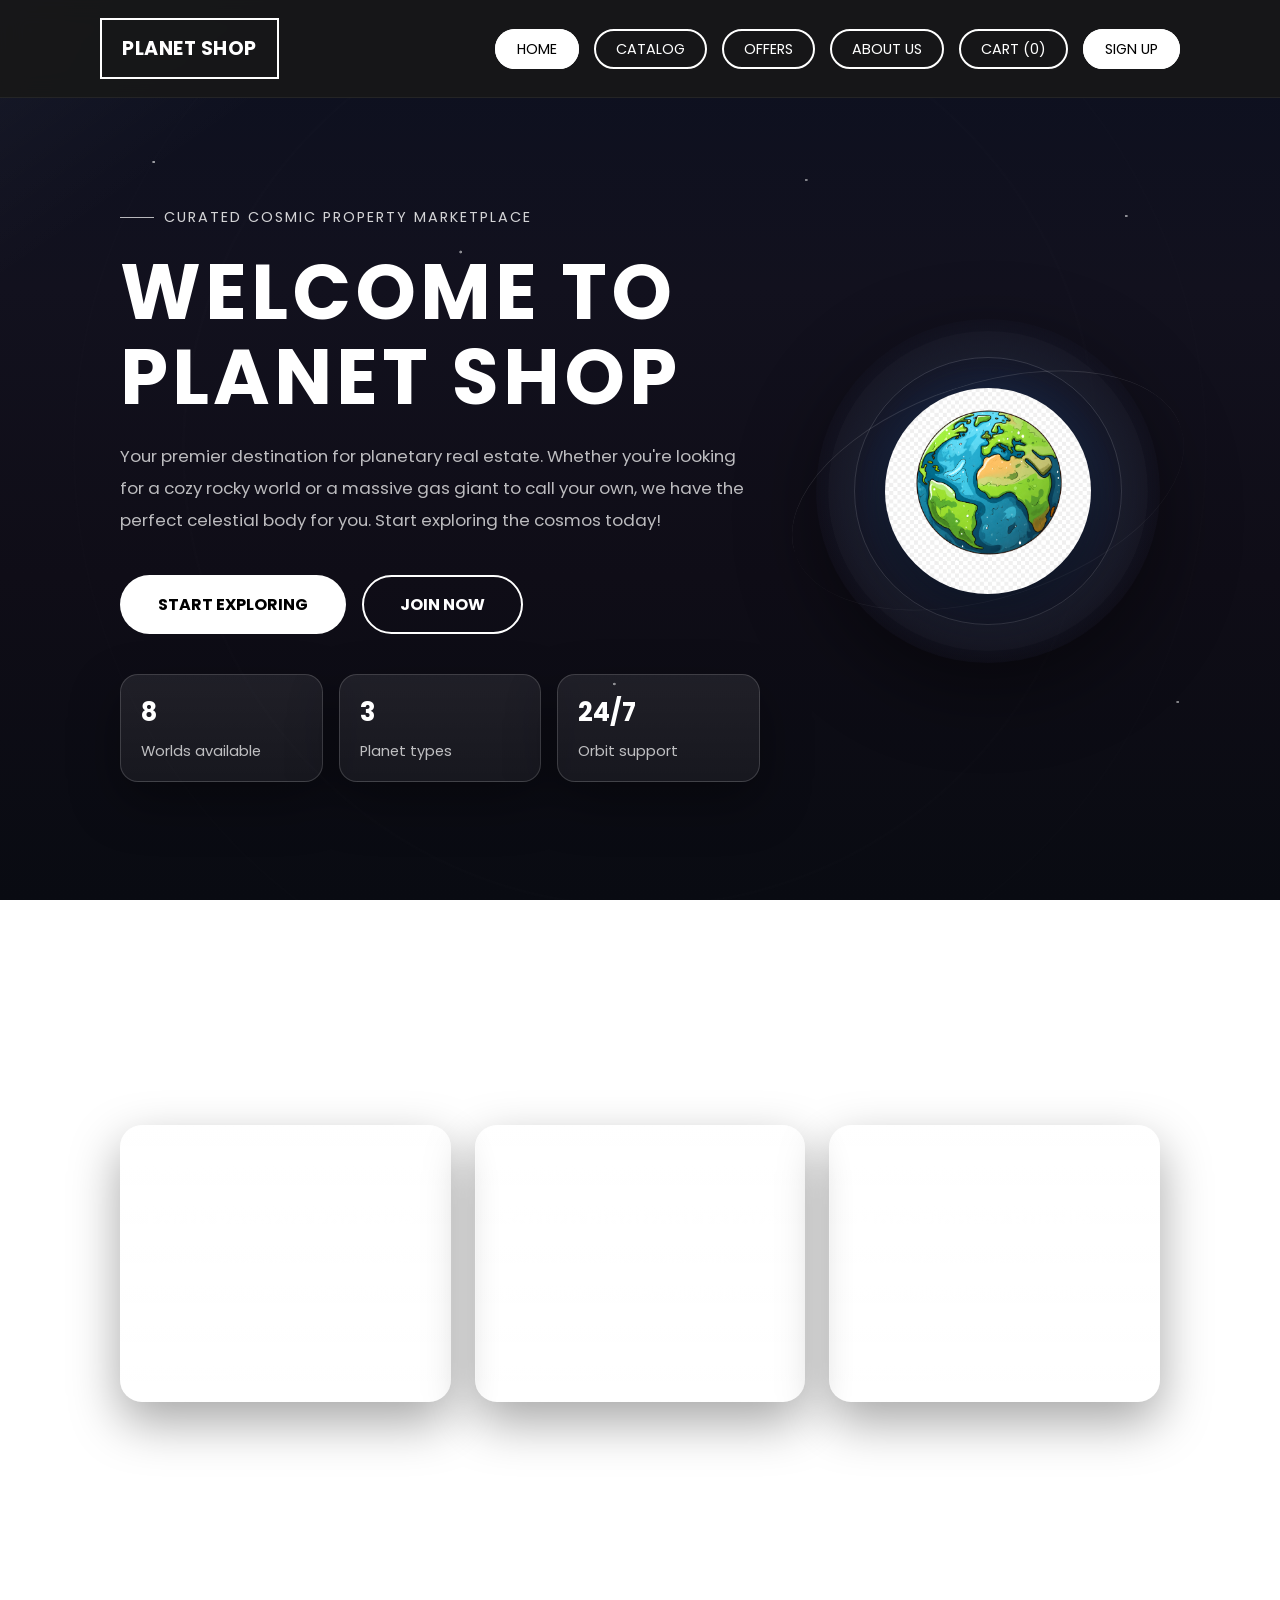
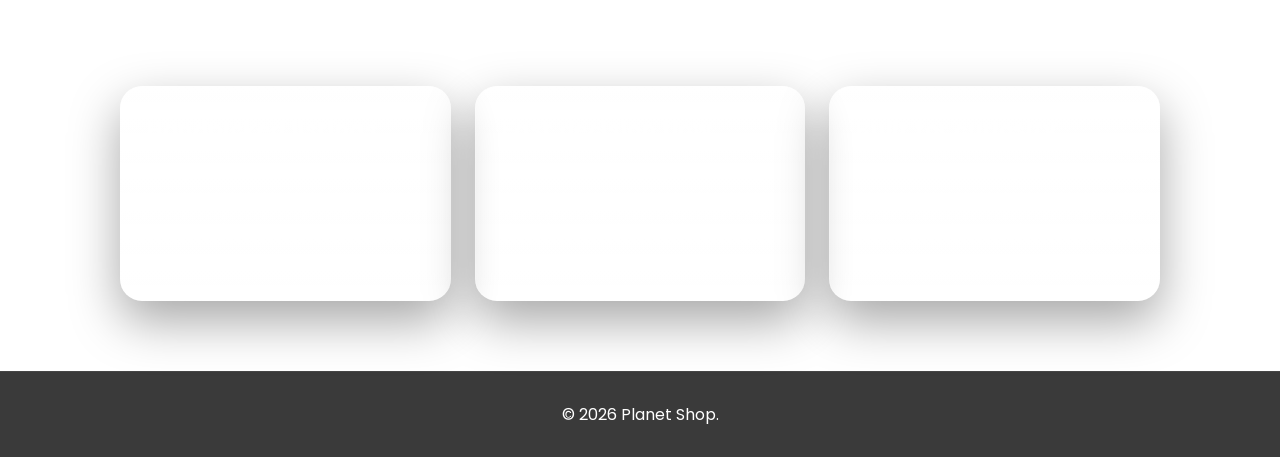
==== commit 98e7b442: "Use updated Earth image across the site" ====
--- a/index.html
+++ b/index.html
@@ -7,7 +7,7 @@
 <meta http-equiv="Pragma" content="no-cache">
 <meta http-equiv="Expires" content="0">
 <title>Planet Shop | Home</title>
-<link rel="stylesheet" href="styles.css?v=20260515">
+<link rel="stylesheet" href="styles.css?v=20260515-auth2">
 </head>
 <body>
 
@@ -20,7 +20,7 @@
             <li><a href="#offers">OFFERS</a></li>
             <li><a href="#about">ABOUT US</a></li>
             <li><a href="cart.html" id="cart-nav-link">CART (<span id="cart-count">0</span>)</a></li>
-            <li><a href="signup.html" class="signup">SIGN UP</a></li>
+            <li><a href="signup.html" class="signup auth-trigger">SIGN UP</a></li>
         </ul>
     </nav>
 </header>
@@ -35,7 +35,7 @@
             </p>
             <div class="hero-actions">
                 <a href="catalog.html" class="btn">START EXPLORING</a>
-                <a href="signup.html" class="btn btn-secondary">JOIN NOW</a>
+                <a href="signup.html" class="btn btn-secondary auth-cta">JOIN NOW</a>
             </div>
             <div class="hero-stats">
                 <div class="stat-card">
@@ -55,7 +55,7 @@
 
         <div class="contentright">
             <div class="planet-frame">
-                <img src="earth.jpg" class="merc" alt="Earth">
+                <img src="earth image.png" class="merc" alt="Earth">
             </div>
         </div>
     </section>
@@ -119,7 +119,7 @@
     <p>&copy; 2026 Planet Shop.</p>
 </footer>
 
-<script src="app.js?v=20260515"></script>
+<script src="app.js?v=20260515-auth2"></script>
 </body>
 </html>
 
--- a/styles.css
+++ b/styles.css
@@ -122,6 +122,59 @@
 }
 
 .signup {
+    background: white;
+    color: black;
+}
+
+.auth-chip {
+    display: inline-flex;
+    align-items: center;
+    gap: 10px;
+    padding: 7px 14px;
+    border-radius: 999px;
+    border: 1px solid rgba(255, 255, 255, 0.16);
+    background: rgba(255, 255, 255, 0.07);
+}
+
+.auth-avatar {
+    width: 34px;
+    height: 34px;
+    display: grid;
+    place-items: center;
+    border-radius: 50%;
+    background: linear-gradient(135deg, #9af17c, #72c9ff);
+    color: #111;
+    font-weight: 700;
+}
+
+.auth-meta {
+    display: flex;
+    flex-direction: column;
+    line-height: 1.1;
+}
+
+.auth-label {
+    font-size: 0.72rem;
+    color: rgba(255, 255, 255, 0.62);
+}
+
+.auth-name {
+    font-size: 0.92rem;
+    color: white;
+    font-weight: 600;
+}
+
+.logout-btn {
+    background: transparent;
+    border: 1px solid rgba(255, 255, 255, 0.24);
+    border-radius: 999px;
+    padding: 8px 16px;
+    color: white;
+    cursor: pointer;
+    transition: 0.25s ease;
+}
+
+.logout-btn:hover {
     background: white;
     color: black;
 }
@@ -570,6 +623,49 @@
     display: block;
 }
 
+.auth-toggle {
+    display: grid;
+    grid-template-columns: repeat(2, 1fr);
+    gap: 12px;
+    margin-bottom: 28px;
+}
+
+.auth-tab {
+    border: 1px solid rgba(255, 255, 255, 0.14);
+    border-radius: 999px;
+    background: rgba(255, 255, 255, 0.05);
+    padding: 12px 18px;
+    color: white;
+    cursor: pointer;
+    transition: 0.25s ease;
+}
+
+.auth-tab.active {
+    background: white;
+    color: black;
+}
+
+.auth-status {
+    display: none;
+    margin-top: 16px;
+    padding: 14px 16px;
+    border-radius: 14px;
+    border: 1px solid rgba(115, 195, 255, 0.22);
+    background: rgba(70, 130, 200, 0.12);
+    color: #ddf0ff;
+    line-height: 1.7;
+}
+
+.auth-status.is-visible {
+    display: block;
+}
+
+.auth-page-desc {
+    max-width: 620px;
+    margin-left: auto;
+    margin-right: auto;
+}
+
 .cart-item {
     display: flex;
     align-items: center;
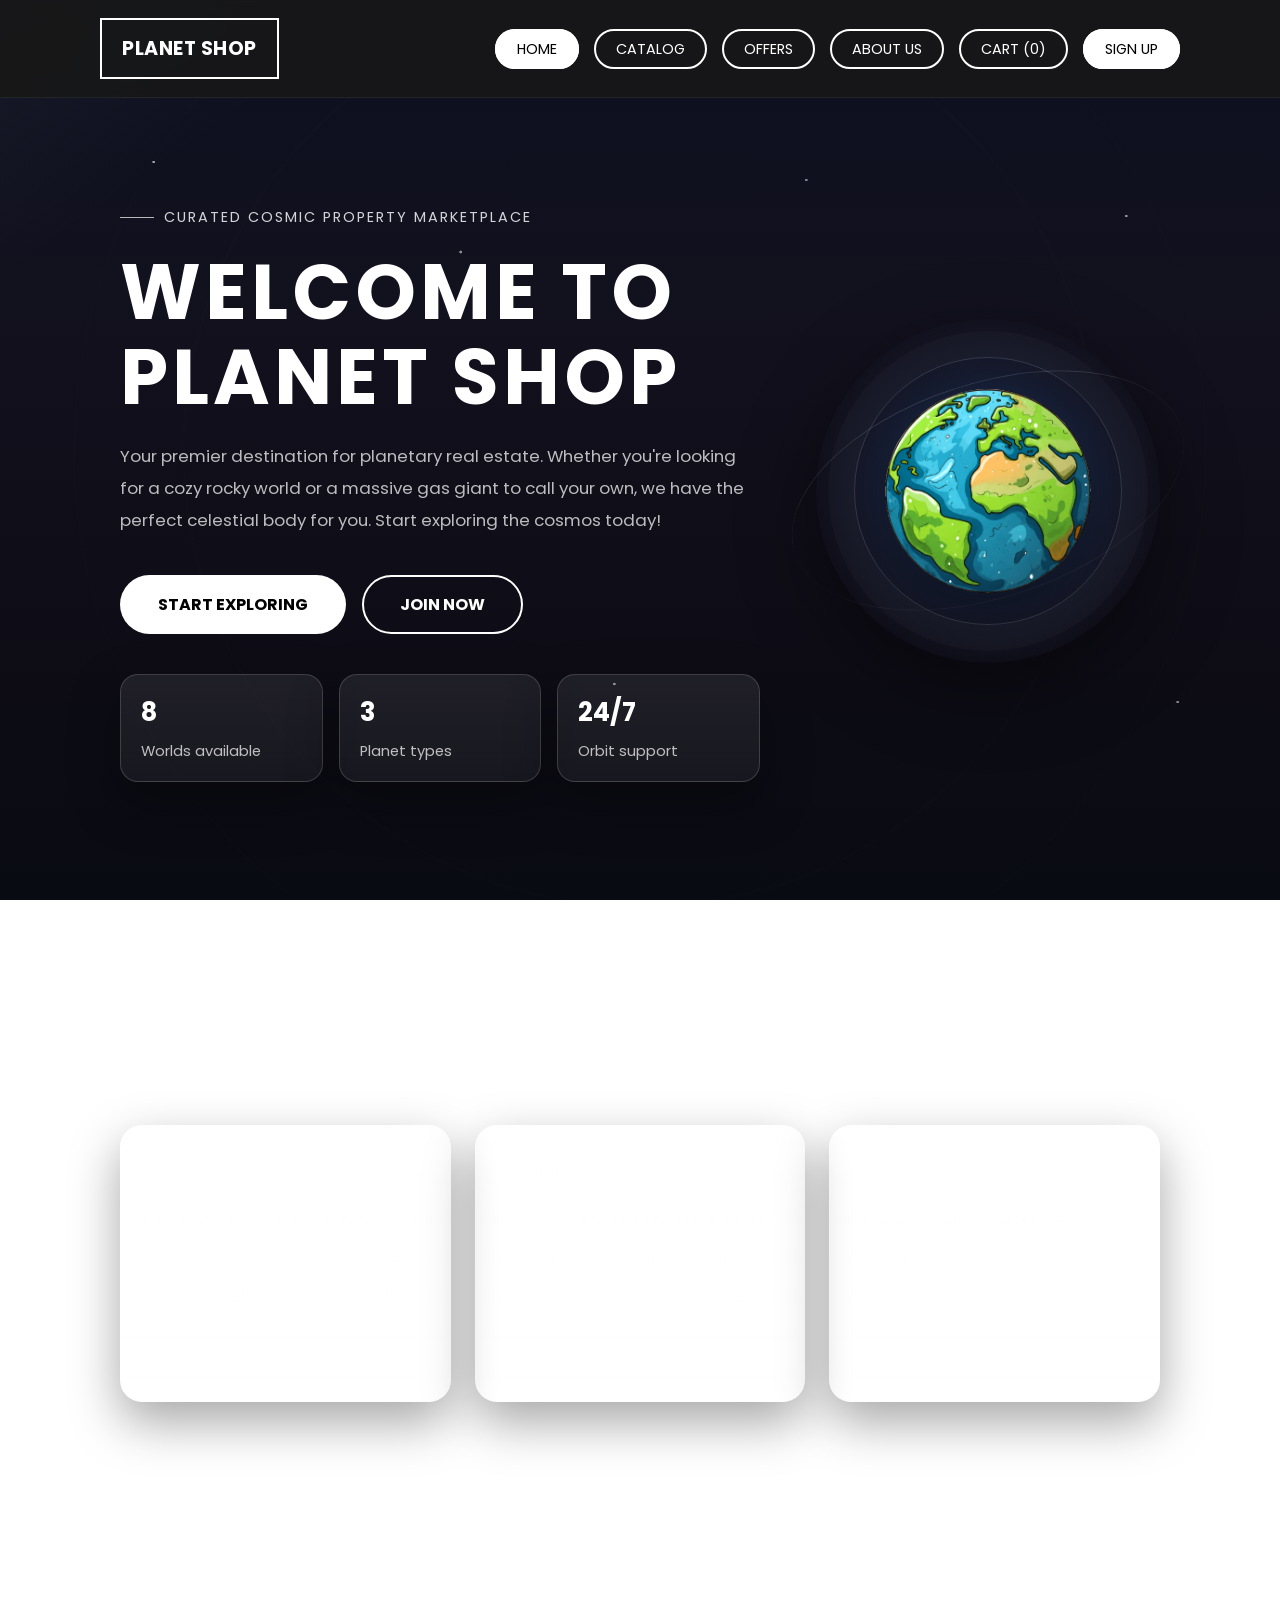
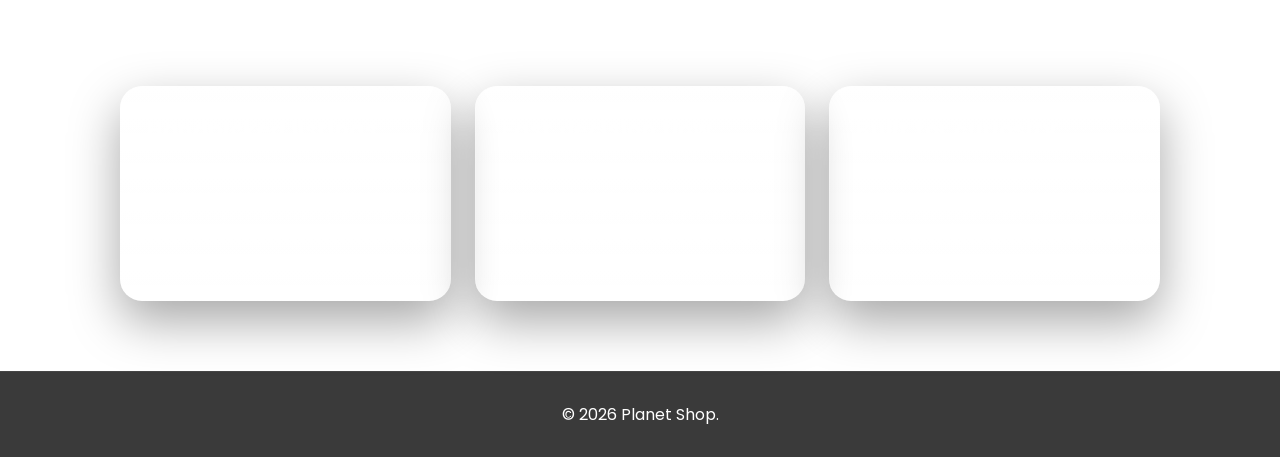
==== commit e96311e5: "Update planet images and refresh Earth hero asset" ====
--- a/index.html
+++ b/index.html
@@ -55,7 +55,7 @@
 
         <div class="contentright">
             <div class="planet-frame">
-                <img src="earth image.png" class="merc" alt="Earth">
+                <img src="earth.jpeg?v=20260515-images" class="merc" alt="Earth">
             </div>
         </div>
     </section>
